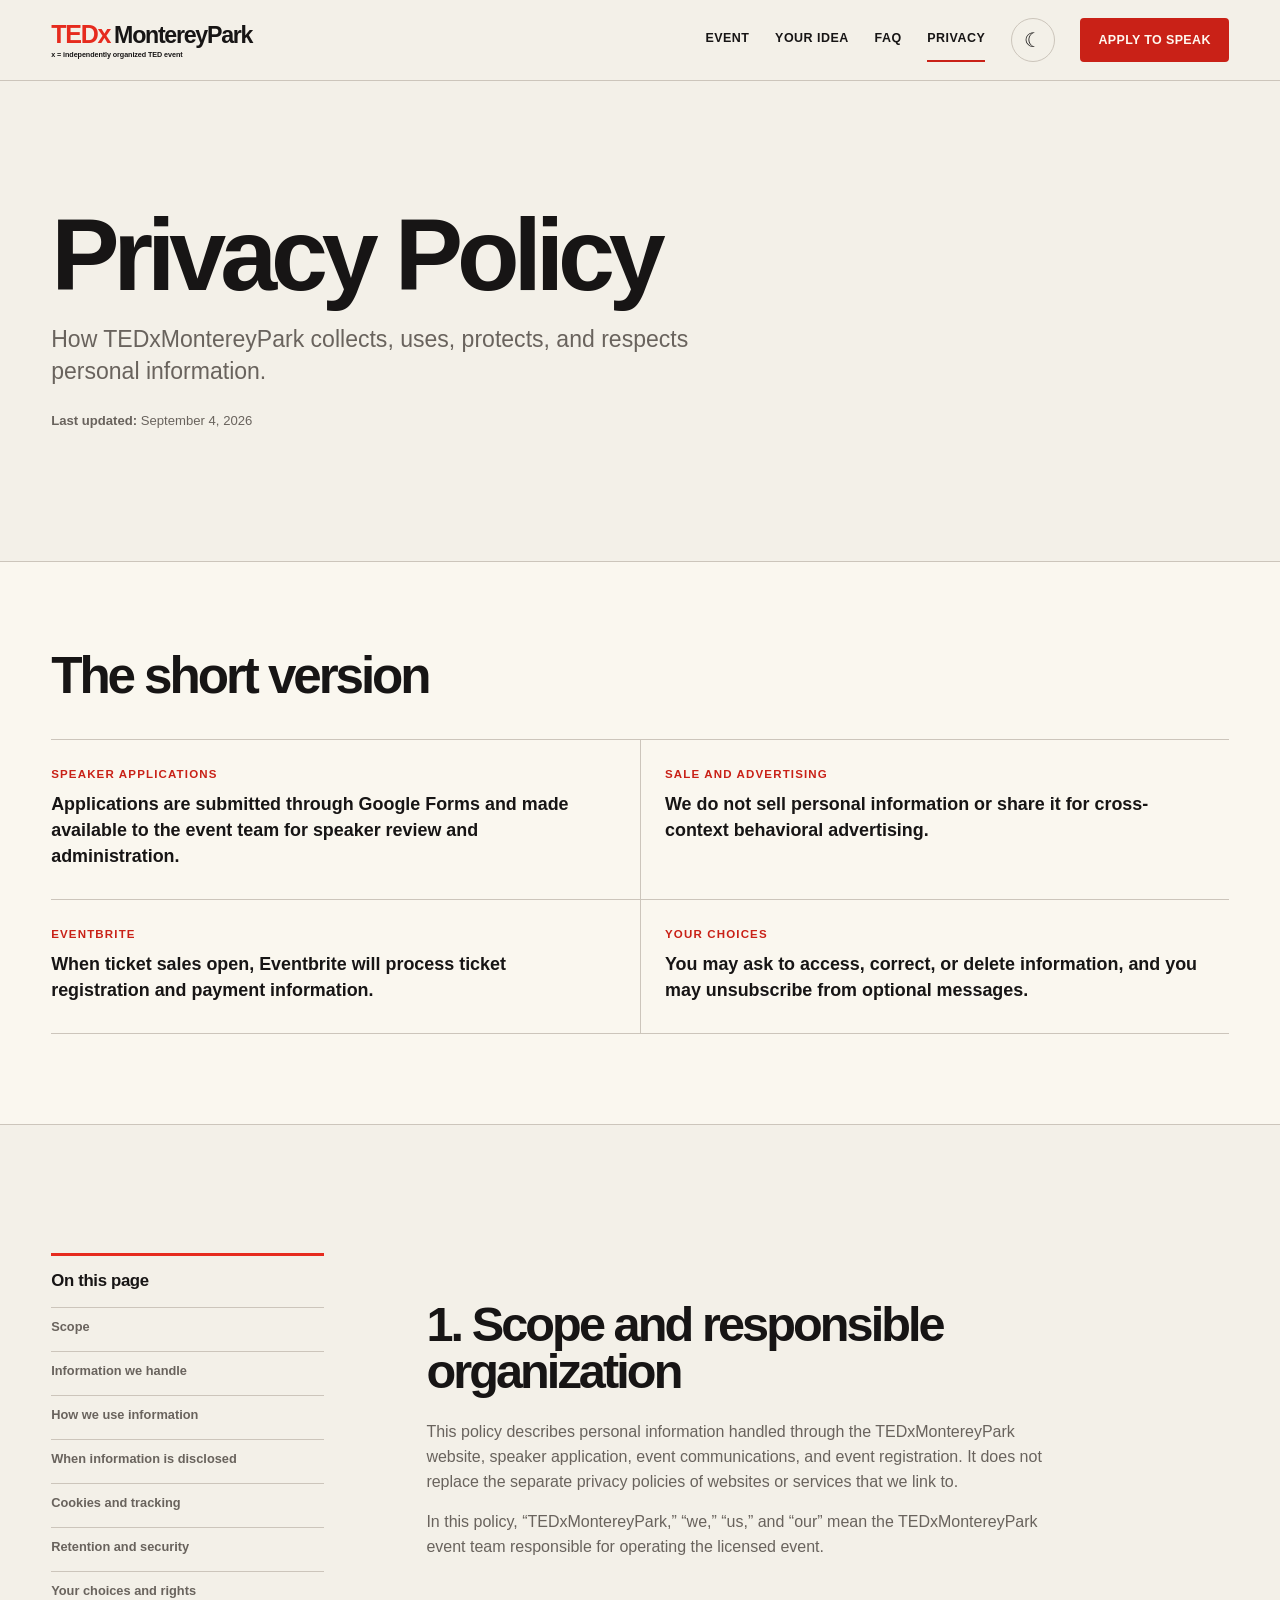
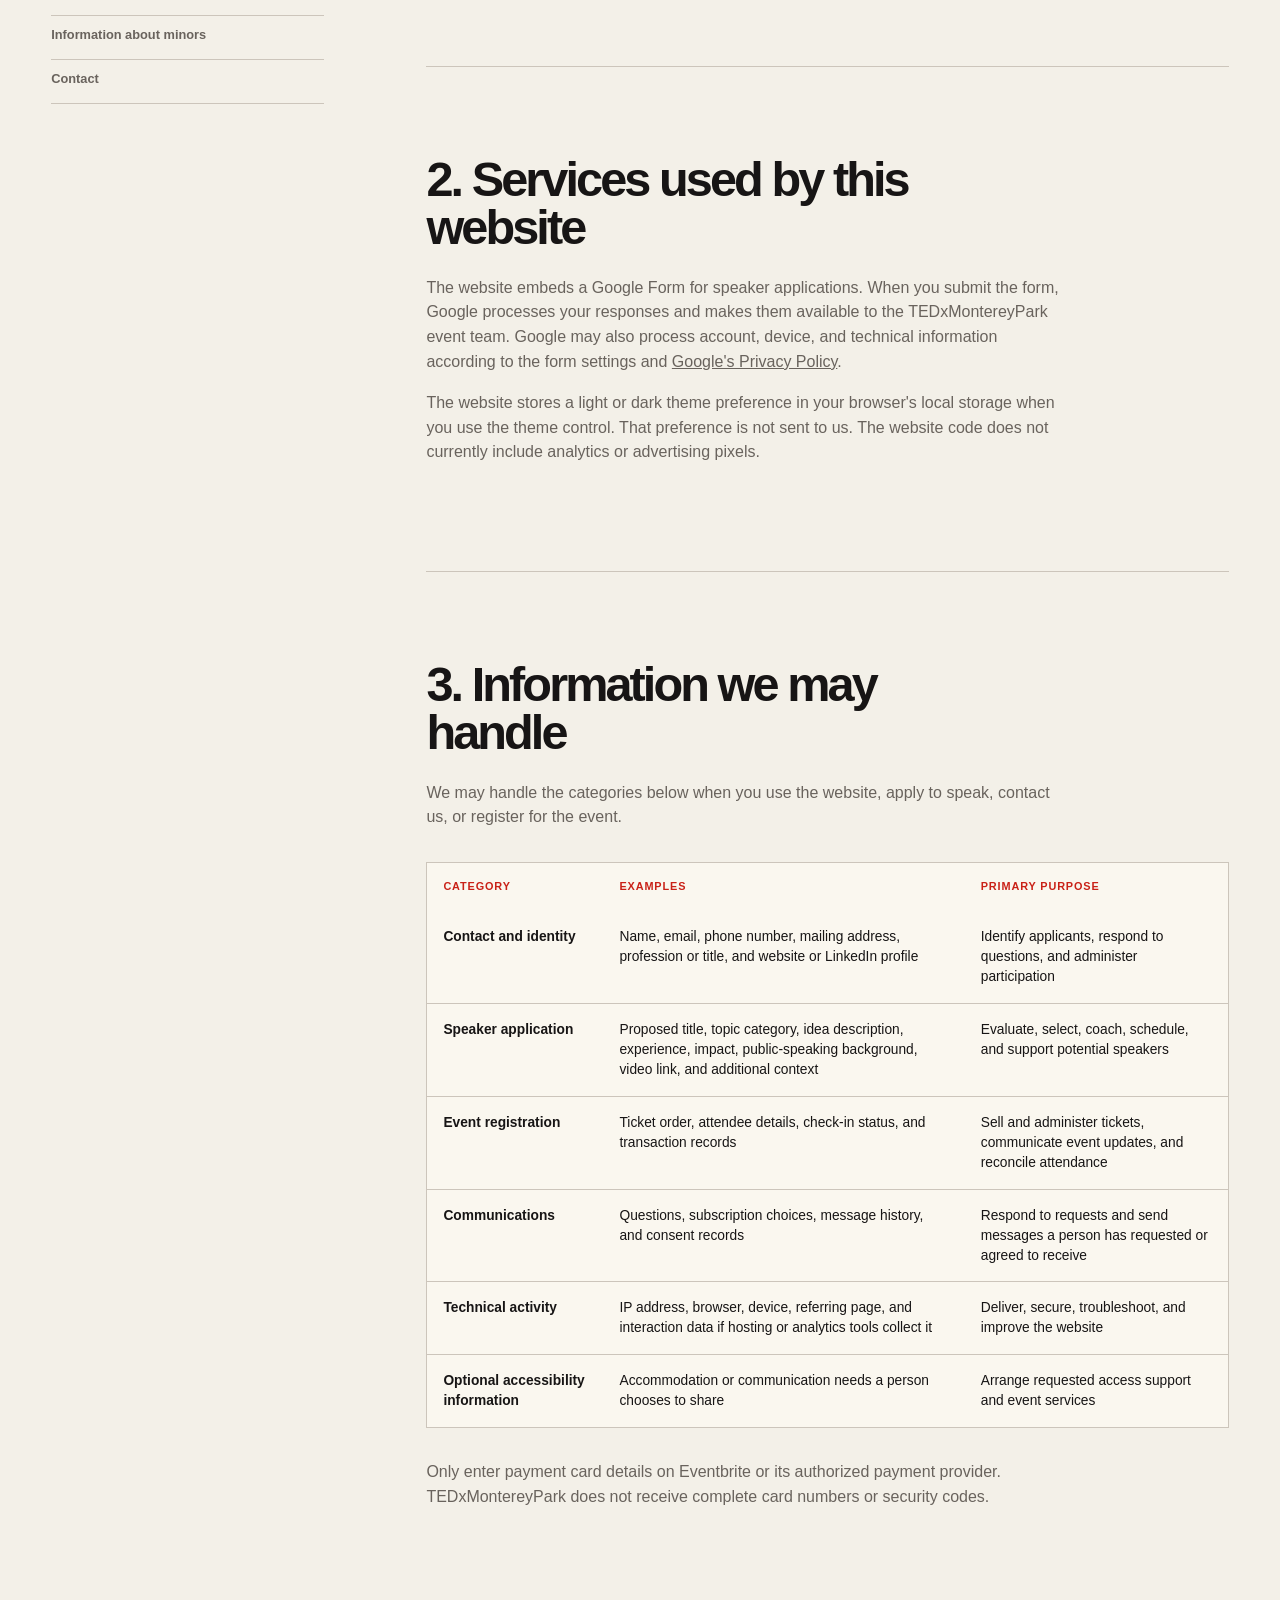
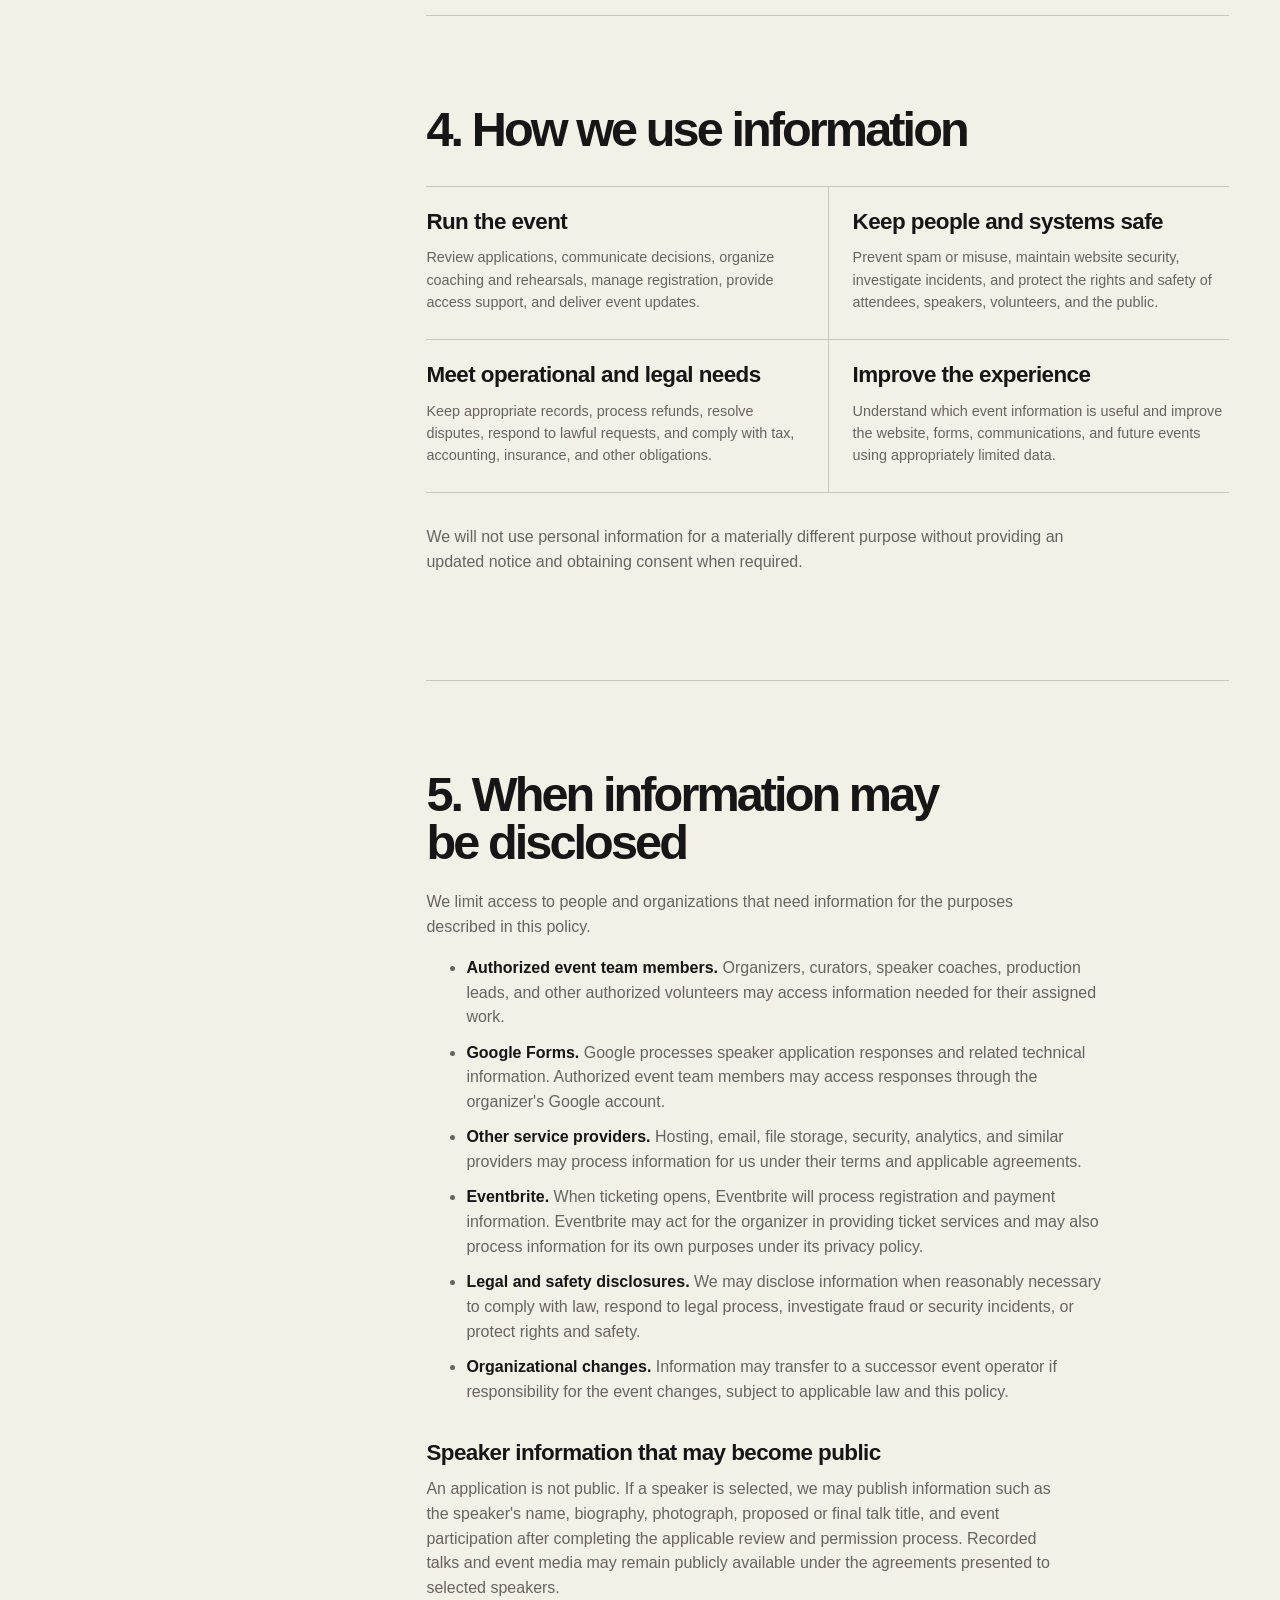
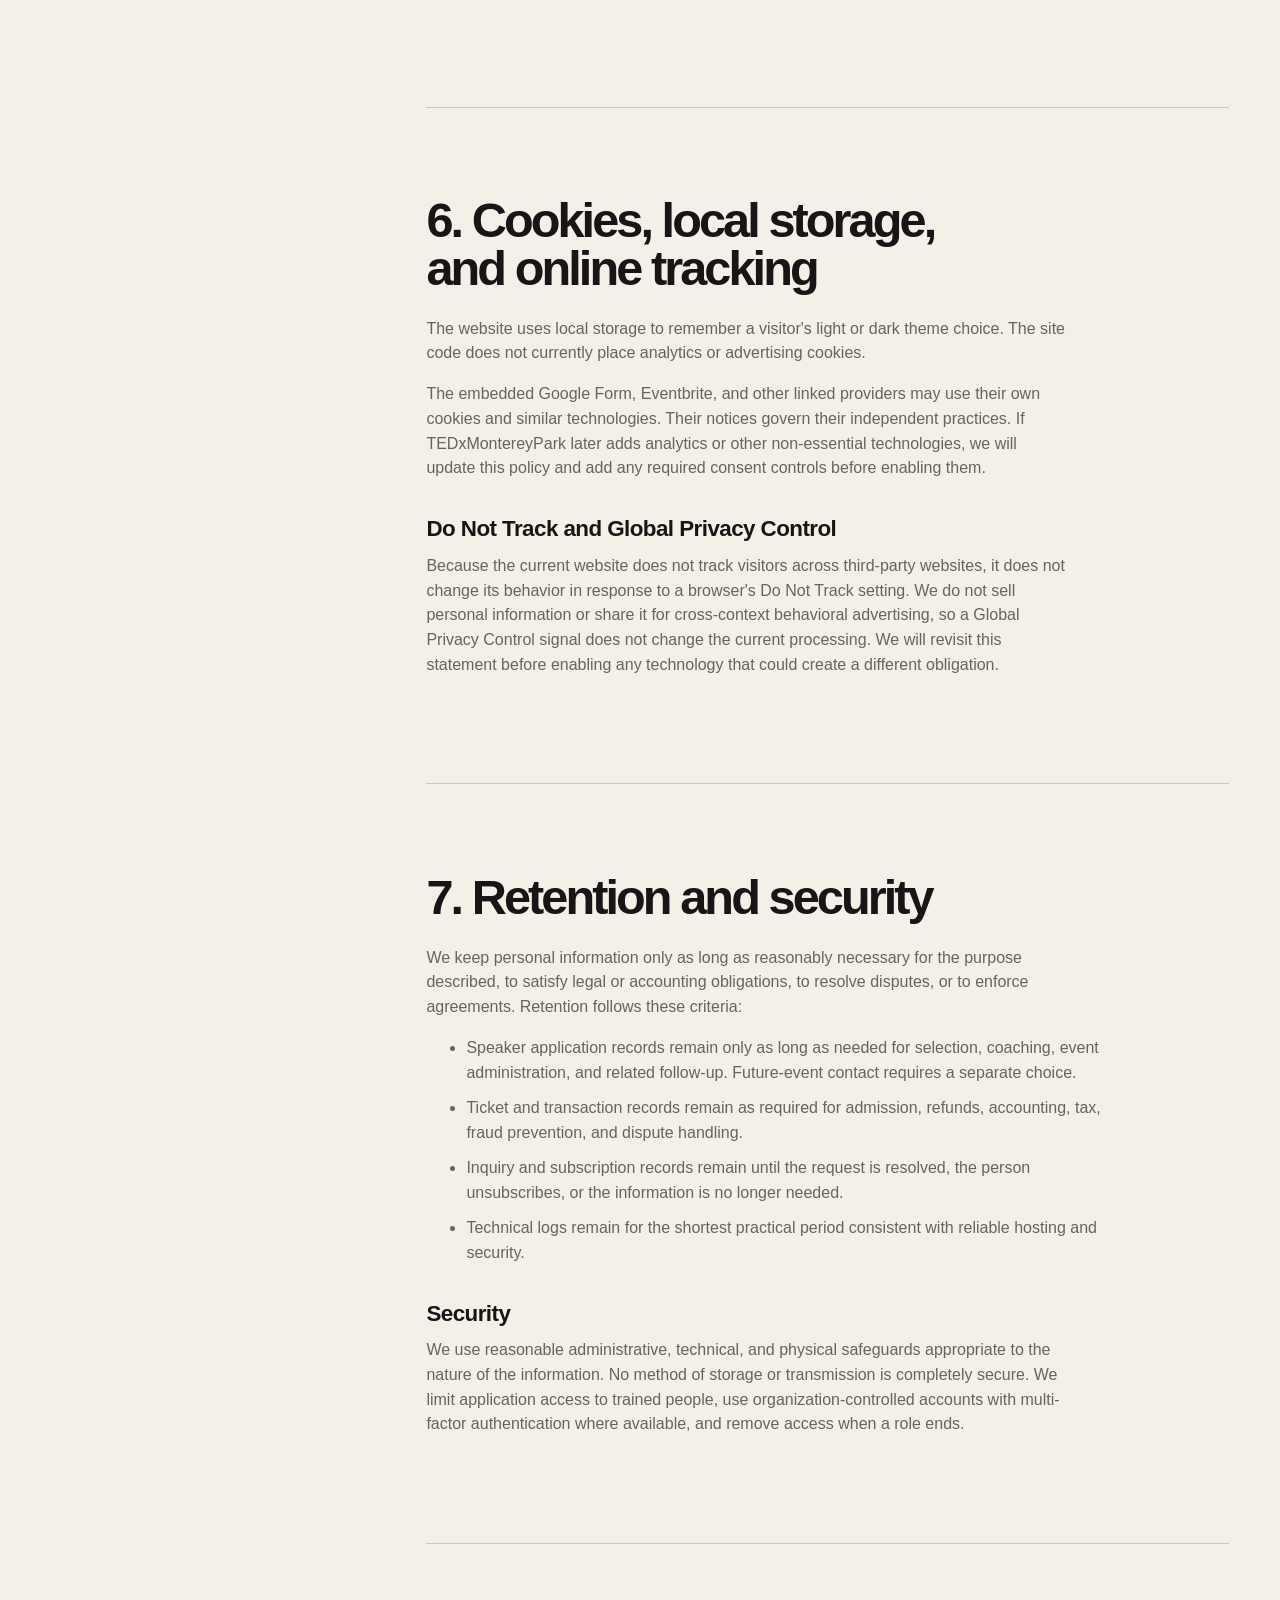
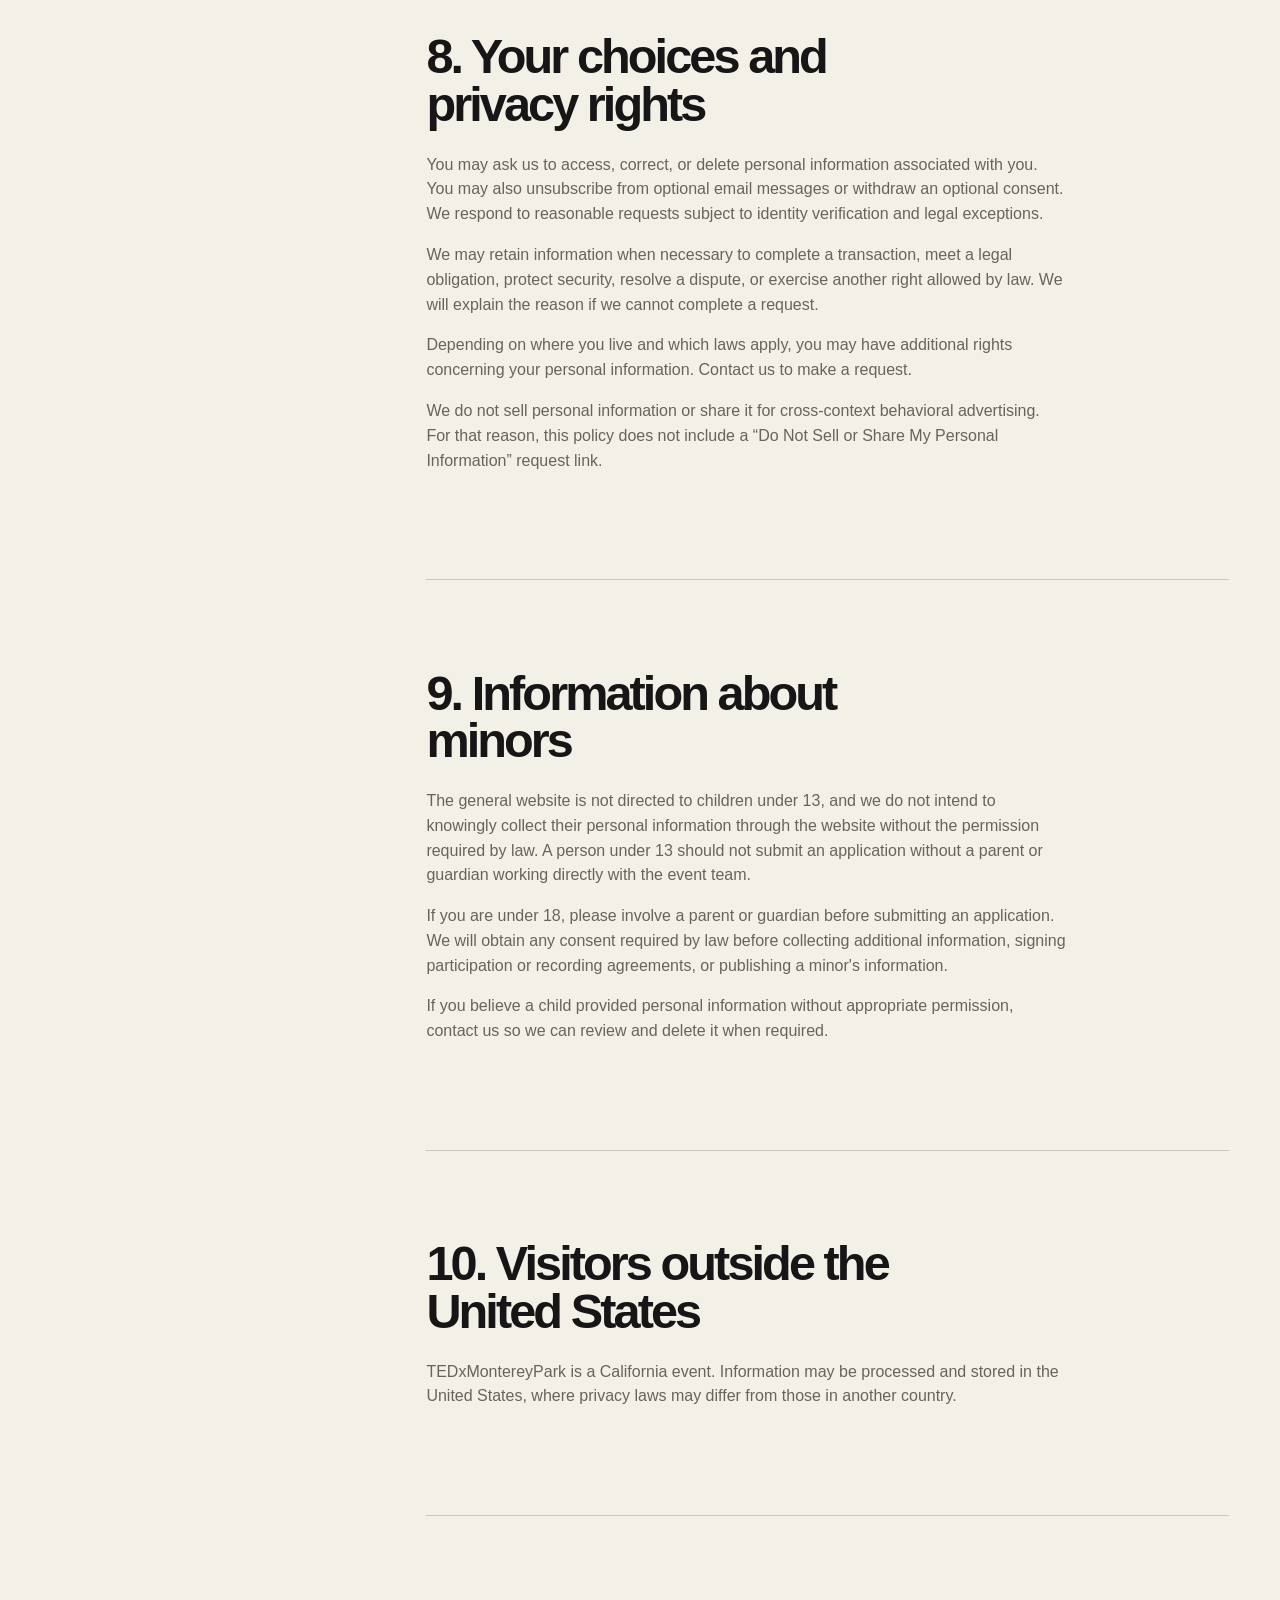
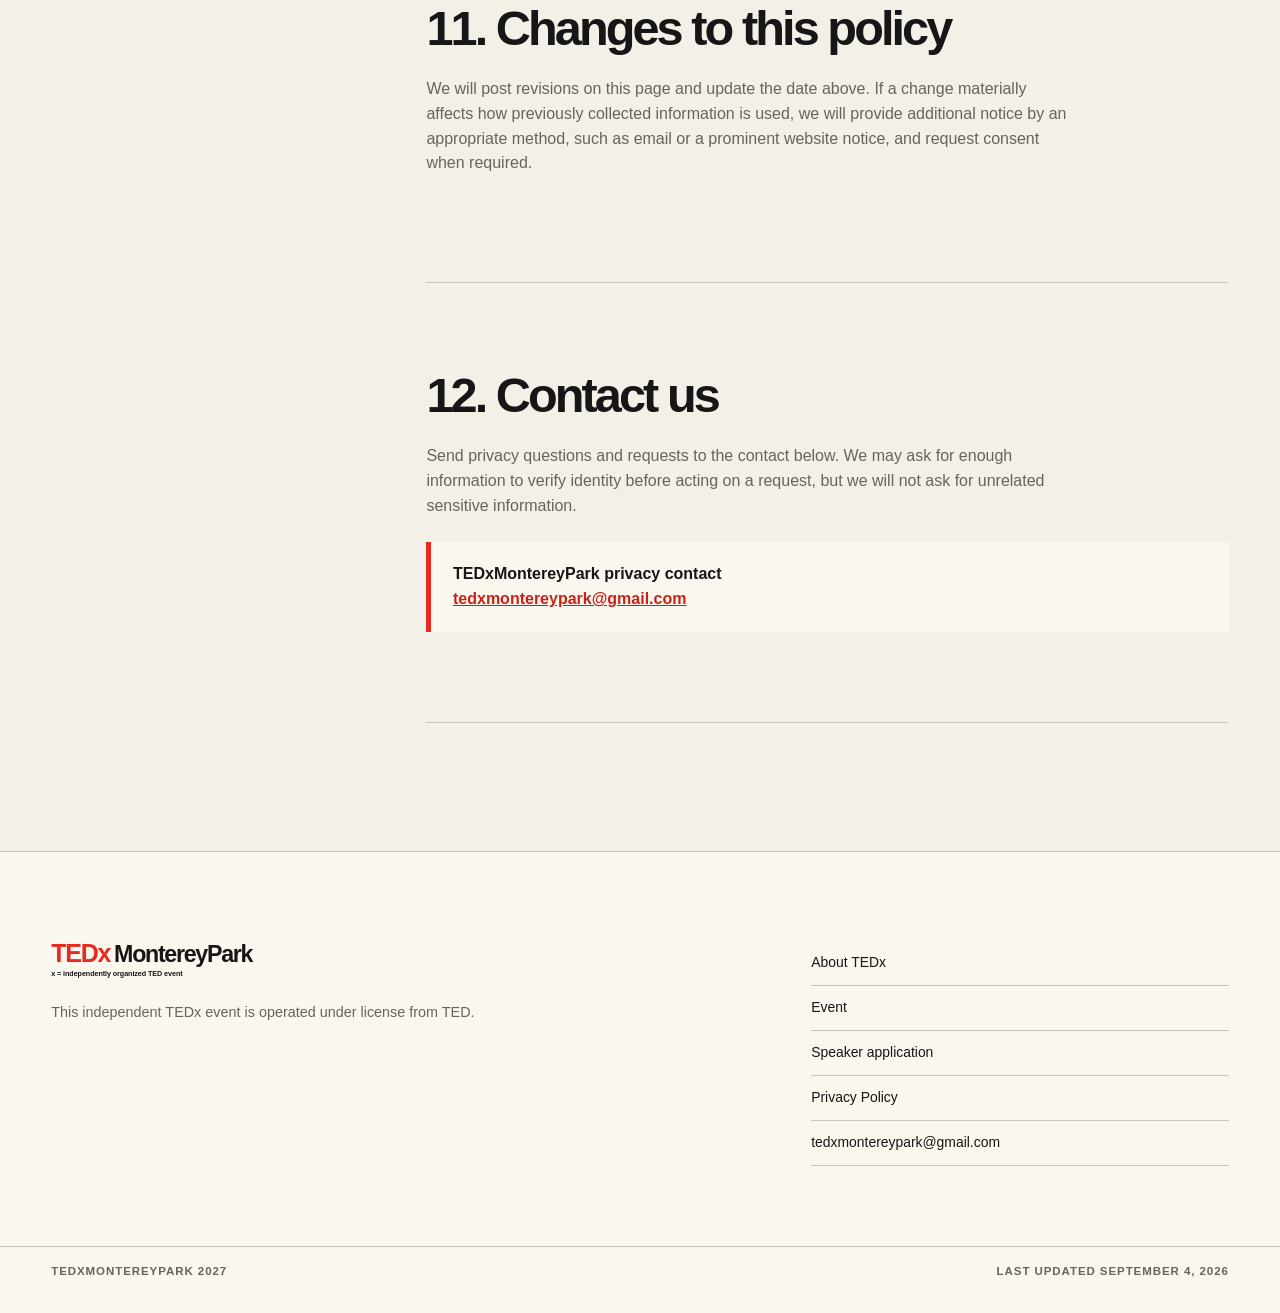
==== privacy.html @ 7778e4a7 "Add TEDxMontereyPark website" ====
<!doctype html>
<html lang="en">
  <head>
    <meta charset="utf-8">
    <meta name="viewport" content="width=device-width, initial-scale=1">
    <meta name="theme-color" content="#f3f0e8">
    <title>Privacy Policy | TEDxMontereyPark</title>
    <meta
      name="description"
      content="Privacy policy for the TEDxMontereyPark website, speaker application, event communications, and future ticketing."
    >
    <link rel="icon" href="TEDxMPK.png">
    <link rel="stylesheet" href="styles.css?v=8">
    <script>
      document.documentElement.classList.add('js');
    </script>
  </head>
  <body class="privacy-page">
    <a class="skip-link" href="#main-content">Skip to main content</a>

    <header class="site-header" data-header>
      <div class="shell header-inner">
        <a class="wordmark" href="index.html" aria-label="TEDxMontereyPark home">
          <span class="wordmark-main"><span>TEDx</span>MontereyPark</span>
          <span class="wordmark-note">x = independently organized TED event</span>
        </a>

        <button
          class="menu-button"
          type="button"
          aria-expanded="false"
          aria-controls="site-navigation"
          data-menu-button
        >Menu</button>

        <nav class="site-nav" id="site-navigation" aria-label="Primary navigation" data-navigation>
          <a href="index.html#event">Event</a>
          <a href="index.html#idea">Your idea</a>
          <a href="index.html#questions">FAQ</a>
          <a href="privacy.html" aria-current="page">Privacy</a>
          <button class="theme-button" type="button" data-theme-toggle aria-label="Switch to dark theme" title="Switch to dark theme">
            <span class="theme-icon" data-theme-icon aria-hidden="true">&#9790;</span>
          </button>
          <a class="button button-small" href="index.html#apply">Apply to Speak</a>
        </nav>
      </div>
    </header>

    <main id="main-content">
      <header class="privacy-hero" id="top">
        <div class="shell privacy-hero-inner">
          <h1>Privacy Policy</h1>
          <p class="privacy-lede">How TEDxMontereyPark collects, uses, protects, and respects personal information.</p>
          <p class="policy-date"><strong>Last updated:</strong> September 4, 2026</p>
        </div>
      </header>

      <section class="privacy-overview" aria-labelledby="overview-title">
        <div class="shell">
          <h2 id="overview-title">The short version</h2>
          <dl class="privacy-summary">
            <div>
              <dt>Speaker applications</dt>
              <dd>Applications are submitted through Google Forms and made available to the event team for speaker review and administration.</dd>
            </div>
            <div>
              <dt>Sale and advertising</dt>
              <dd>We do not sell personal information or share it for cross-context behavioral advertising.</dd>
            </div>
            <div>
              <dt>Eventbrite</dt>
              <dd>When ticket sales open, Eventbrite will process ticket registration and payment information.</dd>
            </div>
            <div>
              <dt>Your choices</dt>
              <dd>You may ask to access, correct, or delete information, and you may unsubscribe from optional messages.</dd>
            </div>
          </dl>
        </div>
      </section>

      <div class="shell policy-layout">
        <aside class="policy-toc" aria-labelledby="toc-title">
          <h2 id="toc-title">On this page</h2>
          <nav aria-label="Privacy policy sections">
            <a href="#scope">Scope</a>
            <a href="#information">Information we handle</a>
            <a href="#uses">How we use information</a>
            <a href="#disclosures">When information is disclosed</a>
            <a href="#tracking">Cookies and tracking</a>
            <a href="#retention">Retention and security</a>
            <a href="#rights">Your choices and rights</a>
            <a href="#minors">Information about minors</a>
            <a href="#contact">Contact</a>
          </nav>
        </aside>

        <article class="policy-content">
          <section id="scope" aria-labelledby="scope-title">
            <h2 id="scope-title">1. Scope and responsible organization</h2>
            <p>This policy describes personal information handled through the TEDxMontereyPark website, speaker application, event communications, and event registration. It does not replace the separate privacy policies of websites or services that we link to.</p>
            <p>In this policy, “TEDxMontereyPark,” “we,” “us,” and “our” mean the TEDxMontereyPark event team responsible for operating the licensed event.</p>
          </section>

          <section id="current-services" aria-labelledby="services-title">
            <h2 id="services-title">2. Services used by this website</h2>
            <p>The website embeds a Google Form for speaker applications. When you submit the form, Google processes your responses and makes them available to the TEDxMontereyPark event team. Google may also process account, device, and technical information according to the form settings and <a href="https://policies.google.com/privacy" target="_blank" rel="noreferrer">Google's Privacy Policy</a>.</p>
            <p>The website stores a light or dark theme preference in your browser's local storage when you use the theme control. That preference is not sent to us. The website code does not currently include analytics or advertising pixels.</p>
          </section>

          <section id="information" aria-labelledby="information-title">
            <h2 id="information-title">3. Information we may handle</h2>
            <p>We may handle the categories below when you use the website, apply to speak, contact us, or register for the event.</p>

            <div class="policy-table-wrap" tabindex="0" role="region" aria-label="Personal information categories and purposes">
              <table class="policy-table">
                <thead>
                  <tr>
                    <th scope="col">Category</th>
                    <th scope="col">Examples</th>
                    <th scope="col">Primary purpose</th>
                  </tr>
                </thead>
                <tbody>
                  <tr>
                    <th scope="row">Contact and identity</th>
                    <td>Name, email, phone number, mailing address, profession or title, and website or LinkedIn profile</td>
                    <td>Identify applicants, respond to questions, and administer participation</td>
                  </tr>
                  <tr>
                    <th scope="row">Speaker application</th>
                    <td>Proposed title, topic category, idea description, experience, impact, public-speaking background, video link, and additional context</td>
                    <td>Evaluate, select, coach, schedule, and support potential speakers</td>
                  </tr>
                  <tr>
                    <th scope="row">Event registration</th>
                    <td>Ticket order, attendee details, check-in status, and transaction records</td>
                    <td>Sell and administer tickets, communicate event updates, and reconcile attendance</td>
                  </tr>
                  <tr>
                    <th scope="row">Communications</th>
                    <td>Questions, subscription choices, message history, and consent records</td>
                    <td>Respond to requests and send messages a person has requested or agreed to receive</td>
                  </tr>
                  <tr>
                    <th scope="row">Technical activity</th>
                    <td>IP address, browser, device, referring page, and interaction data if hosting or analytics tools collect it</td>
                    <td>Deliver, secure, troubleshoot, and improve the website</td>
                  </tr>
                  <tr>
                    <th scope="row">Optional accessibility information</th>
                    <td>Accommodation or communication needs a person chooses to share</td>
                    <td>Arrange requested access support and event services</td>
                  </tr>
                </tbody>
              </table>
            </div>

            <p>Only enter payment card details on Eventbrite or its authorized payment provider. TEDxMontereyPark does not receive complete card numbers or security codes.</p>
          </section>

          <section id="uses" aria-labelledby="uses-title">
            <h2 id="uses-title">4. How we use information</h2>
            <div class="policy-columns">
              <div>
                <h3>Run the event</h3>
                <p>Review applications, communicate decisions, organize coaching and rehearsals, manage registration, provide access support, and deliver event updates.</p>
              </div>
              <div>
                <h3>Keep people and systems safe</h3>
                <p>Prevent spam or misuse, maintain website security, investigate incidents, and protect the rights and safety of attendees, speakers, volunteers, and the public.</p>
              </div>
              <div>
                <h3>Meet operational and legal needs</h3>
                <p>Keep appropriate records, process refunds, resolve disputes, respond to lawful requests, and comply with tax, accounting, insurance, and other obligations.</p>
              </div>
              <div>
                <h3>Improve the experience</h3>
                <p>Understand which event information is useful and improve the website, forms, communications, and future events using appropriately limited data.</p>
              </div>
            </div>
            <p>We will not use personal information for a materially different purpose without providing an updated notice and obtaining consent when required.</p>
          </section>

          <section id="disclosures" aria-labelledby="disclosures-title">
            <h2 id="disclosures-title">5. When information may be disclosed</h2>
            <p>We limit access to people and organizations that need information for the purposes described in this policy.</p>
            <ul>
              <li><strong>Authorized event team members.</strong> Organizers, curators, speaker coaches, production leads, and other authorized volunteers may access information needed for their assigned work.</li>
              <li><strong>Google Forms.</strong> Google processes speaker application responses and related technical information. Authorized event team members may access responses through the organizer's Google account.</li>
              <li><strong>Other service providers.</strong> Hosting, email, file storage, security, analytics, and similar providers may process information for us under their terms and applicable agreements.</li>
              <li><strong>Eventbrite.</strong> When ticketing opens, Eventbrite will process registration and payment information. Eventbrite may act for the organizer in providing ticket services and may also process information for its own purposes under its privacy policy.</li>
              <li><strong>Legal and safety disclosures.</strong> We may disclose information when reasonably necessary to comply with law, respond to legal process, investigate fraud or security incidents, or protect rights and safety.</li>
              <li><strong>Organizational changes.</strong> Information may transfer to a successor event operator if responsibility for the event changes, subject to applicable law and this policy.</li>
            </ul>
            <h3>Speaker information that may become public</h3>
            <p>An application is not public. If a speaker is selected, we may publish information such as the speaker's name, biography, photograph, proposed or final talk title, and event participation after completing the applicable review and permission process. Recorded talks and event media may remain publicly available under the agreements presented to selected speakers.</p>
          </section>

          <section id="tracking" aria-labelledby="tracking-title">
            <h2 id="tracking-title">6. Cookies, local storage, and online tracking</h2>
            <p>The website uses local storage to remember a visitor's light or dark theme choice. The site code does not currently place analytics or advertising cookies.</p>
            <p>The embedded Google Form, Eventbrite, and other linked providers may use their own cookies and similar technologies. Their notices govern their independent practices. If TEDxMontereyPark later adds analytics or other non-essential technologies, we will update this policy and add any required consent controls before enabling them.</p>

            <h3>Do Not Track and Global Privacy Control</h3>
            <p>Because the current website does not track visitors across third-party websites, it does not change its behavior in response to a browser's Do Not Track setting. We do not sell personal information or share it for cross-context behavioral advertising, so a Global Privacy Control signal does not change the current processing. We will revisit this statement before enabling any technology that could create a different obligation.</p>
          </section>

          <section id="retention" aria-labelledby="retention-title">
            <h2 id="retention-title">7. Retention and security</h2>
            <p>We keep personal information only as long as reasonably necessary for the purpose described, to satisfy legal or accounting obligations, to resolve disputes, or to enforce agreements. Retention follows these criteria:</p>
            <ul>
              <li>Speaker application records remain only as long as needed for selection, coaching, event administration, and related follow-up. Future-event contact requires a separate choice.</li>
              <li>Ticket and transaction records remain as required for admission, refunds, accounting, tax, fraud prevention, and dispute handling.</li>
              <li>Inquiry and subscription records remain until the request is resolved, the person unsubscribes, or the information is no longer needed.</li>
              <li>Technical logs remain for the shortest practical period consistent with reliable hosting and security.</li>
            </ul>
            <h3>Security</h3>
            <p>We use reasonable administrative, technical, and physical safeguards appropriate to the nature of the information. No method of storage or transmission is completely secure. We limit application access to trained people, use organization-controlled accounts with multi-factor authentication where available, and remove access when a role ends.</p>
          </section>

          <section id="rights" aria-labelledby="rights-title">
            <h2 id="rights-title">8. Your choices and privacy rights</h2>
            <p>You may ask us to access, correct, or delete personal information associated with you. You may also unsubscribe from optional email messages or withdraw an optional consent. We respond to reasonable requests subject to identity verification and legal exceptions.</p>
            <p>We may retain information when necessary to complete a transaction, meet a legal obligation, protect security, resolve a dispute, or exercise another right allowed by law. We will explain the reason if we cannot complete a request.</p>
            <p>Depending on where you live and which laws apply, you may have additional rights concerning your personal information. Contact us to make a request.</p>
            <p>We do not sell personal information or share it for cross-context behavioral advertising. For that reason, this policy does not include a “Do Not Sell or Share My Personal Information” request link.</p>
          </section>

          <section id="minors" aria-labelledby="minors-title">
            <h2 id="minors-title">9. Information about minors</h2>
            <p>The general website is not directed to children under 13, and we do not intend to knowingly collect their personal information through the website without the permission required by law. A person under 13 should not submit an application without a parent or guardian working directly with the event team.</p>
            <p>If you are under 18, please involve a parent or guardian before submitting an application. We will obtain any consent required by law before collecting additional information, signing participation or recording agreements, or publishing a minor's information.</p>
            <p>If you believe a child provided personal information without appropriate permission, contact us so we can review and delete it when required.</p>
          </section>

          <section id="international" aria-labelledby="international-title">
            <h2 id="international-title">10. Visitors outside the United States</h2>
            <p>TEDxMontereyPark is a California event. Information may be processed and stored in the United States, where privacy laws may differ from those in another country.</p>
          </section>

          <section id="changes" aria-labelledby="changes-title">
            <h2 id="changes-title">11. Changes to this policy</h2>
            <p>We will post revisions on this page and update the date above. If a change materially affects how previously collected information is used, we will provide additional notice by an appropriate method, such as email or a prominent website notice, and request consent when required.</p>
          </section>

          <section id="contact" aria-labelledby="contact-title">
            <h2 id="contact-title">12. Contact us</h2>
            <p>Send privacy questions and requests to the contact below. We may ask for enough information to verify identity before acting on a request, but we will not ask for unrelated sensitive information.</p>
            <address class="privacy-contact">
              <strong>TEDxMontereyPark privacy contact</strong><br>
              <a href="mailto:tedxmontereypark@gmail.com">tedxmontereypark@gmail.com</a>
            </address>
          </section>
        </article>
      </div>
    </main>

    <footer class="site-footer">
      <div class="shell footer-grid">
        <div>
          <a class="wordmark wordmark-footer" href="index.html" aria-label="TEDxMontereyPark home">
            <span class="wordmark-main"><span>TEDx</span>MontereyPark</span>
            <span class="wordmark-note">x = independently organized TED event</span>
          </a>
          <p class="license-line">This independent TEDx event is operated under license from TED.</p>
        </div>
        <div class="footer-links" aria-label="Footer links">
          <a href="https://www.ted.com/about/programs-initiatives/tedx-program" target="_blank" rel="noreferrer">About TEDx</a>
          <a href="index.html#event">Event</a>
          <a href="index.html#apply">Speaker application</a>
          <a href="privacy.html" aria-current="page">Privacy Policy</a>
          <a href="mailto:tedxmontereypark@gmail.com">tedxmontereypark@gmail.com</a>
        </div>
      </div>
      <div class="shell footer-bottom">
        <p>TEDxMontereyPark 2027</p>
        <p>Last updated September 4, 2026</p>
      </div>
    </footer>

    <script src="script.js"></script>
  </body>
</html>
---- styles.css ----
:root {
  color-scheme: light;
  --red: #e62b1e;
  --red-text: #c92117;
  --red-action: #c92117;
  --red-action-hover: #ad1b13;
  --paper: #f3f0e8;
  --paper-raised: #faf7ef;
  --ink: #171515;
  --muted: #69635d;
  --line: #ccc5bb;
  --focus: #2256d8;
  --shadow: rgba(23, 21, 21, 0.12);
  --shell: 88rem;
  --gutter: clamp(1.1rem, 4vw, 3.5rem);
  --section-space: clamp(4.75rem, 10vw, 9rem);
  --radius: 4px;
}

:root[data-theme="dark"] {
  color-scheme: dark;
  --red: #e62b1e;
  --red-text: #ff675f;
  --red-action: #c92117;
  --red-action-hover: #ad1b13;
  --paper: #171515;
  --paper-raised: #211e1d;
  --ink: #f1ede5;
  --muted: #b8b0a8;
  --line: #4a4440;
  --focus: #87a9ff;
  --shadow: rgba(0, 0, 0, 0.28);
}

* {
  box-sizing: border-box;
}

html {
  scroll-behavior: smooth;
  scroll-padding-top: 6rem;
}

body {
  margin: 0;
  background: var(--paper);
  color: var(--ink);
  font-family: Arial, Helvetica, sans-serif;
  font-size: 1rem;
  line-height: 1.55;
  text-rendering: optimizeLegibility;
}

body,
input,
textarea,
select,
button {
  transition: background-color 180ms ease, border-color 180ms ease, color 180ms ease;
}

img {
  display: block;
  max-width: 100%;
}

a {
  color: inherit;
}

button,
input,
textarea,
select {
  font: inherit;
}

button,
a {
  -webkit-tap-highlight-color: transparent;
}

:focus-visible {
  outline: 3px solid var(--focus);
  outline-offset: 3px;
}

::selection {
  background: var(--red-action);
  color: #fff8ef;
}

.shell {
  width: min(100%, var(--shell));
  margin-inline: auto;
  padding-inline: var(--gutter);
}

.skip-link {
  position: fixed;
  z-index: 1000;
  top: 0.75rem;
  left: 0.75rem;
  padding: 0.8rem 1rem;
  background: var(--ink);
  color: var(--paper);
  font-weight: 700;
  transform: translateY(-180%);
}

.skip-link:focus {
  transform: translateY(0);
}

.status-bar {
  display: flex;
  align-items: center;
  justify-content: center;
  gap: 0.75rem;
  min-height: 2.6rem;
  padding: 0.55rem var(--gutter);
  background: var(--red-action);
  color: #fff8ef;
  font-size: 0.82rem;
  font-weight: 700;
  line-height: 1.25;
  text-align: center;
}

.site-header {
  position: sticky;
  z-index: 100;
  top: 0;
  border-bottom: 1px solid var(--line);
  background: var(--paper);
}

.header-inner {
  display: flex;
  min-height: 5rem;
  align-items: center;
  justify-content: space-between;
  gap: 2rem;
}

.wordmark {
  display: inline-flex;
  flex-direction: column;
  min-width: max-content;
  color: var(--ink);
  line-height: 1;
  text-decoration: none;
}

.wordmark-main {
  font-size: 1.45rem;
  font-weight: 700;
  letter-spacing: -0.055em;
}

.wordmark-main span {
  margin-right: 0.16em;
  color: var(--red);
  font-size: 1.08em;
  font-weight: 900;
}

.wordmark-note {
  margin-top: 0.22rem;
  font-size: 0.45rem;
  font-weight: 700;
  letter-spacing: -0.01em;
}

.site-nav {
  display: flex;
  align-items: center;
  justify-content: flex-end;
  gap: clamp(1rem, 2vw, 2rem);
}

.site-nav > a:not(.button),
.menu-button {
  min-height: 44px;
  border: 0;
  background: transparent;
  color: var(--ink);
  font-size: 0.78rem;
  font-weight: 700;
  letter-spacing: 0.04em;
  text-decoration: none;
  text-transform: uppercase;
}

.site-nav > a:not(.button) {
  display: inline-flex;
  align-items: center;
  border-bottom: 2px solid transparent;
}

.site-nav > a:not(.button):hover {
  border-bottom-color: var(--red);
}

.theme-button {
  display: inline-grid;
  width: 44px;
  min-width: 44px;
  min-height: 44px;
  place-items: center;
  border: 1px solid var(--line);
  border-radius: 50%;
  background: transparent;
  color: var(--ink);
  cursor: pointer;
}

.theme-button:hover {
  border-color: var(--red);
  color: var(--red-text);
}

.theme-icon {
  display: block;
  font-family: Arial, sans-serif;
  font-size: 1.25rem;
  line-height: 1;
}

.menu-button {
  display: none;
  padding: 0.5rem;
  cursor: pointer;
}

.button {
  display: inline-flex;
  min-height: 48px;
  align-items: center;
  justify-content: center;
  border: 2px solid var(--red-action);
  border-radius: var(--radius);
  padding: 0.82rem 1.25rem;
  background: var(--red-action);
  color: #fff8ef;
  font-weight: 800;
  line-height: 1;
  text-align: center;
  text-decoration: none;
  cursor: pointer;
}

.button:hover {
  border-color: var(--red-action-hover);
  background: var(--red-action-hover);
  transform: translateY(-2px);
}

.button:active {
  transform: translateY(0);
}

.button:disabled {
  border-color: var(--line);
  background: var(--line);
  color: var(--muted);
  cursor: not-allowed;
  transform: none;
}

.button-small {
  min-height: 44px;
  padding: 0.7rem 1rem;
  font-size: 0.78rem;
  letter-spacing: 0.03em;
  text-transform: uppercase;
}

.text-link {
  display: inline-flex;
  min-height: 44px;
  align-items: center;
  gap: 0.55rem;
  border-bottom: 1px solid currentColor;
  font-weight: 800;
  text-decoration: none;
}

.text-link span {
  color: var(--red-text);
  font-size: 1.2em;
  transition: transform 160ms ease;
}

.text-link:hover span {
  transform: translate(0.15rem, 0.12rem);
}

.eyebrow {
  margin: 0 0 1.2rem;
  color: var(--red-text);
  font-size: 0.72rem;
  font-weight: 900;
  letter-spacing: 0.13em;
  line-height: 1.2;
  text-transform: uppercase;
}

h1,
h2,
h3,
p {
  margin-top: 0;
}

h1,
h2 {
  letter-spacing: -0.06em;
}

h1 {
  max-width: 9ch;
  margin-bottom: 1.5rem;
  font-size: clamp(4.2rem, 5.7vw, 5.25rem);
  font-weight: 900;
  line-height: 0.82;
}

h2 {
  max-width: 15ch;
  margin-bottom: 1.5rem;
  font-size: clamp(2.5rem, 4.6vw, 5.2rem);
  font-weight: 900;
  line-height: 0.93;
}

.hero {
  border-bottom: 1px solid var(--line);
}

.hero-grid {
  display: grid;
  min-height: calc(100svh - 7.6rem);
  grid-template-columns: minmax(24rem, 0.9fr) minmax(32rem, 1.1fr);
  align-items: stretch;
}

.hero-copy {
  z-index: 1;
  display: flex;
  min-width: 0;
  flex-direction: column;
  align-items: flex-start;
  justify-content: center;
  padding: clamp(3.75rem, 7vw, 6rem) clamp(2rem, 5vw, 5rem) clamp(3.75rem, 7vw, 6rem) 0;
}

.hero-lede {
  max-width: 34rem;
  margin-bottom: 2rem;
  color: var(--muted);
  font-size: clamp(1.08rem, 1.5vw, 1.35rem);
  line-height: 1.45;
}

.button-row {
  display: flex;
  flex-wrap: wrap;
  align-items: center;
  gap: 0.8rem 1.4rem;
}

.hero-media {
  position: relative;
  display: grid;
  min-width: 0;
  min-height: 38rem;
  overflow: hidden;
  border-left: 1px solid var(--line);
}

.hero-media img {
  width: 100%;
  height: 100%;
  object-fit: cover;
  object-position: 61% center;
}

.event-facts {
  position: absolute;
  right: 0;
  bottom: 0;
  left: 0;
  display: grid;
  grid-template-columns: 1fr 0.85fr 1.35fr;
  margin: 0;
  border-top: 1px solid var(--line);
  background: var(--paper-raised);
  box-shadow: 0 -0.75rem 2rem var(--shadow);
}

.event-facts div {
  min-width: 0;
  padding: 1.1rem clamp(0.8rem, 1.7vw, 1.45rem) 1.25rem;
}

.event-facts div + div {
  border-left: 1px solid var(--line);
}

.event-facts dt {
  margin-bottom: 0.35rem;
  color: var(--red-text);
  font-size: 0.65rem;
  font-weight: 900;
  letter-spacing: 0.12em;
  text-transform: uppercase;
}

.event-facts dd {
  margin: 0;
  font-size: clamp(0.75rem, 1.05vw, 0.92rem);
  font-weight: 800;
  line-height: 1.3;
}

.theme-section,
.idea-section,
.deadline-section,
.application-section,
.faq-section,
.ticket-note {
  padding-block: var(--section-space);
  border-bottom: 1px solid var(--line);
}

.split-layout {
  display: grid;
  grid-template-columns: minmax(0, 0.95fr) minmax(22rem, 0.7fr);
  gap: clamp(3rem, 10vw, 10rem);
}

.section-heading p:not(.eyebrow) {
  max-width: 35rem;
  color: var(--muted);
  font-size: 1.08rem;
}

.prose-column {
  align-self: end;
}

.prose-column > p {
  max-width: 38rem;
  color: var(--muted);
  font-size: 1.05rem;
}

.prose-column .lede {
  color: var(--ink);
  font-size: clamp(1.35rem, 2.15vw, 2rem);
  font-weight: 700;
  letter-spacing: -0.025em;
  line-height: 1.25;
}

blockquote {
  margin: 2.5rem 0 0;
  padding: 1.5rem 0 0 1.5rem;
  border-top: 1px solid var(--line);
  border-left: 0.35rem solid var(--red);
}

blockquote p {
  margin: 0;
  color: var(--ink);
  font-size: clamp(1.15rem, 1.6vw, 1.45rem);
  font-weight: 800;
  line-height: 1.35;
}

.audience-list {
  display: grid;
  grid-template-columns: repeat(6, 1fr);
  margin-top: clamp(4rem, 8vw, 7rem);
  border-top: 1px solid var(--line);
  border-bottom: 1px solid var(--line);
}

.audience-list span {
  display: flex;
  min-height: 6rem;
  align-items: center;
  justify-content: center;
  padding: 1rem 0.75rem;
  font-size: clamp(0.75rem, 1vw, 0.92rem);
  font-weight: 800;
  line-height: 1.25;
  text-align: center;
}

.audience-list span + span {
  border-left: 1px solid var(--line);
}

.idea-section {
  background: var(--paper-raised);
}

.idea-grid {
  display: grid;
  grid-template-columns: minmax(0, 0.78fr) minmax(28rem, 1.22fr);
  gap: clamp(3rem, 9vw, 9rem);
}

.idea-intro {
  position: sticky;
  top: 8rem;
  align-self: start;
}

.idea-intro p:not(.eyebrow) {
  max-width: 32rem;
  color: var(--muted);
  font-size: 1.08rem;
}

.criteria-list {
  margin: 0;
  padding: 0;
  list-style: none;
  counter-reset: criteria;
}

.criteria-list li {
  display: grid;
  grid-template-columns: 3.25rem minmax(13.5rem, 0.9fr) minmax(17rem, 1.1fr);
  gap: 1rem 1.5rem;
  align-items: center;
  padding: 2rem 0;
  border-top: 1px solid var(--line);
  counter-increment: criteria;
}

.criteria-list li::before {
  color: var(--red-text);
  content: "0" counter(criteria) ".";
  font-size: clamp(1.2rem, 1.8vw, 1.5rem);
  font-weight: 900;
  letter-spacing: 0.04em;
}

.criteria-list li:last-child {
  border-bottom: 1px solid var(--line);
}

.criteria-list span {
  font-size: clamp(1.75rem, 2.55vw, 2.5rem);
  font-weight: 900;
  letter-spacing: -0.045em;
  line-height: 1;
  white-space: nowrap;
}

.criteria-list p {
  margin: 0;
  color: var(--muted);
  font-size: 1.02rem;
}

.deadline-section {
  background: #171515;
  color: #f1ede5;
}

.deadline-section .section-heading p:not(.eyebrow) {
  color: #f1ede5;
  opacity: 0.72;
}

.deadline-grid {
  display: grid;
  grid-template-columns: minmax(0, 0.7fr) minmax(28rem, 1.3fr);
  gap: clamp(3rem, 8vw, 8rem);
  align-items: start;
}

.deadline-list {
  border-top: 1px solid rgba(241, 237, 229, 0.34);
}

.deadline {
  display: grid;
  grid-template-columns: 1fr auto;
  gap: 2rem;
  align-items: center;
  padding: 2rem;
  border-bottom: 1px solid rgba(241, 237, 229, 0.34);
}

.deadline p {
  margin-bottom: 0.35rem;
  color: #f1ede5;
  font-size: 0.72rem;
  font-weight: 900;
  letter-spacing: 0.11em;
  opacity: 0.68;
  text-transform: uppercase;
}

.deadline strong {
  font-size: clamp(1.35rem, 2.6vw, 2.6rem);
  letter-spacing: -0.04em;
  line-height: 1.1;
}

.deadline > span {
  max-width: 7rem;
  color: #f1ede5;
  font-size: 0.72rem;
  font-weight: 800;
  line-height: 1.3;
  opacity: 0.72;
  text-align: right;
  text-transform: uppercase;
}

.deadline-priority {
  border-bottom-color: var(--red-action);
  background: var(--red-action);
}

.deadline-priority p,
.deadline-priority > span {
  color: #fff8ef;
  opacity: 1;
}

.application-section {
  background: var(--paper-raised);
}

.application-layout {
  display: grid;
  grid-template-columns: minmax(18rem, 0.68fr) minmax(32rem, 1.32fr);
  gap: clamp(3rem, 7vw, 7rem);
  align-items: start;
}

.application-intro {
  position: sticky;
  top: 8rem;
}

.application-intro > p:not(.eyebrow),
.application-intro li {
  color: var(--muted);
}

.plain-list {
  margin: 2rem 0;
  padding: 0;
  list-style: none;
}

.plain-list li {
  position: relative;
  padding: 0.75rem 0 0.75rem 1.4rem;
  border-top: 1px solid var(--line);
}

.plain-list li:last-child {
  border-bottom: 1px solid var(--line);
}

.plain-list li::before {
  position: absolute;
  top: 1.35rem;
  left: 0;
  width: 0.45rem;
  height: 0.45rem;
  background: var(--red);
  content: "";
}

.google-form-panel {
  min-width: 0;
  border-top: 3px solid var(--red);
  background: var(--paper);
}

.google-form-header {
  display: flex;
  justify-content: space-between;
  align-items: center;
  gap: 2rem;
  padding: 1.35rem clamp(1rem, 2.4vw, 1.6rem);
  border-bottom: 1px solid var(--line);
}

.google-form-header h3 {
  margin: 0;
  font-size: clamp(1.15rem, 2vw, 1.5rem);
  line-height: 1.15;
}

.google-form-kicker {
  margin: 0 0 0.25rem;
  color: var(--muted);
  font-size: 0.7rem;
  font-weight: 800;
  letter-spacing: 0.12em;
  text-transform: uppercase;
}

.google-form-link {
  flex: 0 0 auto;
  color: var(--red-text);
  font-size: 0.82rem;
  font-weight: 800;
  text-underline-offset: 0.2em;
}

.google-form-link:hover {
  color: var(--ink);
}

.google-form-link:focus-visible {
  outline-offset: 0.25rem;
}

.collection-notice {
  margin: 1.25rem clamp(1rem, 2.4vw, 1.6rem);
  padding: 1.1rem 1.2rem;
  border: 1px solid var(--line);
  border-left: 0.35rem solid var(--red);
  background: var(--paper-raised);
}

.collection-notice strong {
  font-size: 0.75rem;
  letter-spacing: 0.08em;
  text-transform: uppercase;
}

.collection-notice p {
  margin: 0.35rem 0 0;
  color: var(--muted);
  font-size: 0.84rem;
}

.collection-notice a {
  color: var(--red-text);
  font-weight: 800;
}

.google-form-embed {
  display: block;
  width: 100%;
  min-height: 3800px;
  border: 0;
  background: #f0ebf8;
}

.faq-layout {
  display: grid;
  grid-template-columns: minmax(0, 0.68fr) minmax(28rem, 1.32fr);
  gap: clamp(3rem, 8vw, 8rem);
}

.accordion {
  border-top: 1px solid var(--line);
}

.accordion details {
  border-bottom: 1px solid var(--line);
}

.accordion summary {
  position: relative;
  min-height: 4.7rem;
  padding: 1.45rem 3.5rem 1.45rem 0;
  font-size: clamp(1.05rem, 1.5vw, 1.25rem);
  font-weight: 800;
  cursor: pointer;
  list-style: none;
}

.accordion summary::-webkit-details-marker {
  display: none;
}

.accordion summary::after {
  position: absolute;
  top: 50%;
  right: 0.5rem;
  color: var(--red-text);
  content: "+";
  font-size: 1.8rem;
  line-height: 1;
  transform: translateY(-50%);
}

.accordion details[open] summary::after {
  content: "−";
}

.accordion details p {
  max-width: 46rem;
  padding: 0 3.5rem 1.6rem 0;
  color: var(--muted);
}

.ticket-note {
  background: var(--red-action);
  color: #fff8ef;
}

.ticket-note h2 {
  max-width: 16ch;
  margin: 0;
  color: inherit;
  font-size: clamp(3rem, 7vw, 7rem);
  line-height: 0.94;
  text-align: center;
}

.ticket-note-inner {
  display: flex;
  min-height: clamp(15rem, 30vw, 25rem);
  align-items: center;
  justify-content: center;
}

.site-footer {
  padding: clamp(4rem, 7vw, 6rem) 0 2rem;
  background: #171515;
  color: #f1ede5;
}

.site-footer .wordmark {
  color: #f1ede5;
}

.footer-grid {
  display: grid;
  grid-template-columns: minmax(0, 1fr) minmax(18rem, 0.6fr);
  gap: 4rem;
}

.license-line {
  max-width: 28rem;
  margin: 1.5rem 0 0;
  color: #b8b0a8;
  font-size: 0.9rem;
}

.footer-links {
  display: flex;
  flex-direction: column;
  align-items: flex-start;
}

.footer-links a {
  width: 100%;
  padding: 0.7rem 0;
  border-bottom: 1px solid #4a4440;
  color: #f1ede5;
  font-size: 0.87rem;
  overflow-wrap: anywhere;
  text-decoration: none;
}

.footer-links a:hover {
  color: #ff4438;
}

.footer-bottom {
  display: flex;
  justify-content: space-between;
  gap: 2rem;
  margin-top: 5rem;
  padding-top: 1rem;
  border-top: 1px solid #4a4440;
  color: #8f8881;
  font-size: 0.72rem;
  font-weight: 700;
  letter-spacing: 0.08em;
  text-transform: uppercase;
}

.footer-bottom p {
  margin: 0;
}

.site-nav a[aria-current="page"] {
  border-bottom-color: var(--red-text);
}

.privacy-hero {
  padding-block: clamp(3rem, 5vw, 4rem);
  border-bottom: 1px solid var(--line);
}

.privacy-hero-inner {
  display: flex;
  min-height: min(22rem, 42svh);
  flex-direction: column;
  align-items: flex-start;
  justify-content: center;
}

.privacy-hero h1 {
  max-width: 11ch;
  margin-bottom: 1.5rem;
  font-size: clamp(4.5rem, 8vw, 8.2rem);
  line-height: 0.86;
}

.privacy-lede {
  max-width: 44rem;
  margin-bottom: 1.5rem;
  color: var(--muted);
  font-size: clamp(1.15rem, 1.8vw, 1.5rem);
  line-height: 1.4;
}

.policy-date {
  margin: 0;
  color: var(--muted);
  font-size: 0.82rem;
}

.privacy-overview {
  padding-block: clamp(4rem, 7vw, 6rem);
  border-bottom: 1px solid var(--line);
  background: var(--paper-raised);
}

.privacy-overview h2 {
  max-width: none;
  margin-bottom: 2.5rem;
  font-size: clamp(2.5rem, 4vw, 4.5rem);
}

.privacy-summary {
  display: grid;
  grid-template-columns: repeat(2, minmax(0, 1fr));
  margin: 0;
  border-top: 1px solid var(--line);
  border-bottom: 1px solid var(--line);
}

.privacy-summary div {
  padding: 1.6rem 1.5rem 1.8rem 0;
}

.privacy-summary div:nth-child(even) {
  padding-right: 0;
  padding-left: 1.5rem;
  border-left: 1px solid var(--line);
}

.privacy-summary div:nth-child(n + 3) {
  border-top: 1px solid var(--line);
}

.privacy-summary dt {
  margin-bottom: 0.55rem;
  color: var(--red-text);
  font-size: 0.72rem;
  font-weight: 900;
  letter-spacing: 0.1em;
  text-transform: uppercase;
}

.privacy-summary dd {
  max-width: 34rem;
  margin: 0;
  font-size: clamp(1rem, 1.4vw, 1.16rem);
  font-weight: 700;
  line-height: 1.45;
}

.policy-layout {
  display: grid;
  grid-template-columns: minmax(12rem, 0.34fr) minmax(0, 1fr);
  gap: clamp(3rem, 8vw, 8rem);
  align-items: start;
  padding-block: var(--section-space);
}

.policy-toc {
  position: sticky;
  top: 7rem;
  border-top: 3px solid var(--red);
}

.policy-toc h2 {
  max-width: none;
  margin: 0;
  padding: 1.1rem 0;
  border-bottom: 1px solid var(--line);
  font-size: 1.05rem;
  letter-spacing: -0.02em;
}

.policy-toc nav {
  display: flex;
  flex-direction: column;
}

.policy-toc a {
  min-height: 44px;
  padding: 0.72rem 0;
  border-bottom: 1px solid var(--line);
  color: var(--muted);
  font-size: 0.8rem;
  font-weight: 700;
  line-height: 1.3;
  text-decoration: none;
}

.policy-toc a:hover {
  color: var(--red-text);
}

.policy-content {
  max-width: 59rem;
}

.policy-content > section {
  padding: clamp(3.5rem, 7vw, 6rem) 0;
  border-bottom: 1px solid var(--line);
  scroll-margin-top: 6rem;
}

.policy-content > section:first-of-type {
  padding-top: 3rem;
}

.policy-content h2 {
  max-width: 20ch;
  font-size: clamp(2rem, 3.8vw, 3.6rem);
  line-height: 0.98;
}

.policy-content h3 {
  margin: 2.2rem 0 0.65rem;
  font-size: clamp(1.15rem, 1.8vw, 1.4rem);
  letter-spacing: -0.025em;
  line-height: 1.2;
}

.policy-content p,
.policy-content li {
  max-width: 72ch;
  color: var(--muted);
}

.policy-content li + li {
  margin-top: 0.65rem;
}

.policy-content strong {
  color: var(--ink);
}

.policy-table-wrap {
  overflow-x: auto;
  margin: 2rem 0;
  border: 1px solid var(--line);
}

.policy-table {
  width: 100%;
  min-width: 46rem;
  border-collapse: collapse;
  background: var(--paper-raised);
  color: var(--ink);
  font-size: 0.86rem;
  line-height: 1.45;
}

.policy-table th,
.policy-table td {
  padding: 1rem;
  border-bottom: 1px solid var(--line);
  text-align: left;
  vertical-align: top;
}

.policy-table thead th {
  color: var(--red-text);
  font-size: 0.68rem;
  letter-spacing: 0.08em;
  text-transform: uppercase;
}

.policy-table tbody th {
  width: 22%;
}

.policy-table tr:last-child th,
.policy-table tr:last-child td {
  border-bottom: 0;
}

.policy-columns {
  display: grid;
  grid-template-columns: repeat(2, minmax(0, 1fr));
  margin: 2rem 0;
  border-top: 1px solid var(--line);
  border-bottom: 1px solid var(--line);
}

.policy-columns div {
  padding: 1.4rem 1.5rem 1.6rem 0;
}

.policy-columns div:nth-child(even) {
  padding-right: 0;
  padding-left: 1.5rem;
  border-left: 1px solid var(--line);
}

.policy-columns div:nth-child(n + 3) {
  border-top: 1px solid var(--line);
}

.policy-columns h3 {
  margin-top: 0;
}

.policy-columns p {
  margin-bottom: 0;
  font-size: 0.9rem;
}

.privacy-contact {
  margin-top: 1.5rem;
  padding: 1.25rem 1.35rem;
  border-left: 0.35rem solid var(--red);
  background: var(--paper-raised);
  color: var(--muted);
  font-style: normal;
}

.privacy-contact strong {
  color: var(--ink);
}

.privacy-contact a {
  color: var(--red-text);
  font-weight: 800;
  overflow-wrap: anywhere;
}

.privacy-page .site-footer {
  border-top: 1px solid var(--line);
  background: var(--paper-raised);
  color: var(--ink);
}

.privacy-page .site-footer .wordmark,
.privacy-page .footer-links a {
  color: var(--ink);
}

.privacy-page .license-line,
.privacy-page .footer-bottom {
  color: var(--muted);
}

.privacy-page .footer-links a,
.privacy-page .footer-bottom {
  border-color: var(--line);
}

.privacy-page .footer-links a:hover {
  color: var(--red-text);
}

.js .hero-copy > *,
.js .hero-media {
  opacity: 0;
  transform: translateY(16px);
  animation: enter 420ms ease forwards;
}

.js .hero-copy > :nth-child(2) {
  animation-delay: 60ms;
}

.js .hero-copy > :nth-child(3) {
  animation-delay: 110ms;
}

.js .hero-copy > :nth-child(4),
.js .hero-media {
  animation-delay: 160ms;
}

.js .reveal {
  opacity: 0;
  transform: translateY(18px);
  transition: opacity 360ms ease, transform 360ms ease;
}

.js .reveal.is-visible {
  opacity: 1;
  transform: translateY(0);
}

@keyframes enter {
  to {
    opacity: 1;
    transform: translateY(0);
  }
}

@media (max-width: 70rem) {
  h1 {
    font-size: clamp(3.4rem, 5vw, 4.4rem);
  }

  .header-inner {
    min-height: 4.5rem;
  }

  .menu-button {
    display: inline-flex;
    align-items: center;
  }

  .site-nav {
    position: absolute;
    top: 100%;
    right: 0;
    left: 0;
    display: none;
    align-items: stretch;
    padding: 1rem var(--gutter) 1.4rem;
    border-bottom: 1px solid var(--line);
    background: var(--paper);
    box-shadow: 0 1.2rem 2rem var(--shadow);
  }

  .site-nav.is-open {
    display: grid;
    grid-template-columns: repeat(2, minmax(0, 1fr));
  }

  .site-nav > a:not(.button),
  .theme-button {
    justify-content: flex-start;
    padding: 0.5rem 0;
  }

  .site-nav .button {
    grid-column: 1 / -1;
  }

  .hero-grid {
    min-height: auto;
    grid-template-columns: minmax(22rem, 0.95fr) minmax(25rem, 1.05fr);
  }

  .hero-media {
    min-height: 34rem;
  }

  .audience-list {
    grid-template-columns: repeat(3, 1fr);
  }

  .audience-list span:nth-child(4) {
    border-left: 0;
  }

  .audience-list span:nth-child(n + 4) {
    border-top: 1px solid var(--line);
  }

  .idea-grid,
  .application-layout {
    grid-template-columns: 1fr;
    gap: 3.5rem;
  }

  .idea-intro,
  .application-intro {
    position: static;
  }
}

@media (max-width: 52rem) {
  :root {
    --section-space: 5rem;
  }

  html {
    scroll-padding-top: 5rem;
  }

  .hero-grid,
  .split-layout,
  .deadline-grid,
  .faq-layout,
  .ticket-note-inner,
  .footer-grid {
    grid-template-columns: 1fr;
  }

  .hero-grid {
    padding-inline: 0;
  }

  .hero-copy {
    padding: 3.4rem var(--gutter) 2.5rem;
  }

  .hero-media {
    min-height: auto;
    border-top: 1px solid var(--line);
    border-left: 0;
  }

  .hero-media img {
    min-height: 25rem;
    grid-row: 2;
    object-position: 62% center;
  }

  .event-facts {
    position: static;
    grid-row: 1;
    box-shadow: none;
  }

  .deadline-grid,
  .faq-layout,
  .ticket-note-inner {
    gap: 2.5rem;
  }
}

@media (max-width: 38rem) {
  .status-bar {
    align-items: flex-start;
    flex-direction: column;
    gap: 0.25rem;
    padding-block: 0.65rem;
    text-align: left;
  }

  .wordmark-main {
    font-size: 1.2rem;
  }

  .wordmark-note {
    font-size: 0.37rem;
  }

  .site-nav.is-open {
    grid-template-columns: 1fr;
  }

  .site-nav .button {
    grid-column: auto;
  }

  h1 {
    font-size: clamp(3.2rem, 15vw, 4.25rem);
  }

  h2 {
    font-size: clamp(2.45rem, 12vw, 3.4rem);
  }

  .hero-copy {
    padding-top: 2.75rem;
  }

  .button-row {
    align-items: stretch;
    flex-direction: column;
  }

  .button-row .button {
    width: 100%;
  }

  .google-form-header {
    align-items: flex-start;
    flex-direction: column;
    gap: 0.75rem;
  }

  .event-facts {
    grid-template-columns: 1fr 0.85fr 1.3fr;
  }

  .event-facts dd {
    font-size: 0.74rem;
  }

  .audience-list {
    grid-template-columns: repeat(2, 1fr);
  }

  .audience-list span:nth-child(3),
  .audience-list span:nth-child(5) {
    border-left: 0;
  }

  .audience-list span:nth-child(n + 3) {
    border-top: 1px solid var(--line);
  }

  .criteria-list li {
    grid-template-columns: 2.5rem minmax(0, 1fr);
    gap: 0.65rem 0.9rem;
    align-items: baseline;
  }

  .criteria-list li::before {
    grid-column: 1;
  }

  .criteria-list span,
  .criteria-list p {
    grid-column: 2;
  }

  .criteria-list span {
    font-size: clamp(1.85rem, 10vw, 2.5rem);
    white-space: normal;
  }

  .deadline {
    grid-template-columns: 1fr;
    gap: 1rem;
    padding: 1.4rem;
  }

  .deadline > span {
    max-width: none;
    text-align: left;
  }

  .footer-bottom {
    align-items: flex-start;
    flex-direction: column;
    gap: 0.5rem;
  }
}

@media (max-width: 32rem) {
  .google-form-embed {
    min-height: 4520px;
  }
}

@media (prefers-reduced-motion: reduce) {
  html {
    scroll-behavior: auto;
  }

  *,
  *::before,
  *::after {
    scroll-behavior: auto;
    transition-duration: 0.01ms;
    animation-duration: 0.01ms;
    animation-delay: 0ms;
    animation-iteration-count: 1;
  }

  .js .hero-copy > *,
  .js .hero-media,
  .js .reveal {
    opacity: 1;
    transform: none;
  }
}

@media (max-width: 62rem) {
  .policy-layout {
    grid-template-columns: 1fr;
  }

  .policy-toc {
    position: static;
  }

  .policy-toc nav {
    display: grid;
    grid-template-columns: repeat(2, minmax(0, 1fr));
    column-gap: 1.5rem;
  }
}

@media (max-width: 38rem) {
  .privacy-hero {
    padding-block: 3.5rem;
  }

  .privacy-hero-inner {
    min-height: auto;
  }

  .privacy-hero h1 {
    font-size: clamp(3.7rem, 19vw, 4.6rem);
  }

  .privacy-summary,
  .policy-columns,
  .policy-toc nav {
    grid-template-columns: 1fr;
  }

  .privacy-summary div,
  .privacy-summary div:nth-child(even),
  .policy-columns div,
  .policy-columns div:nth-child(even) {
    padding: 1.3rem 0;
    border-left: 0;
  }

  .privacy-summary div:nth-child(n + 2),
  .policy-columns div:nth-child(n + 2) {
    border-top: 1px solid var(--line);
  }

  .policy-content > section {
    padding-block: 4rem;
  }

  .policy-content h2 {
    font-size: clamp(2rem, 10vw, 2.8rem);
  }
}
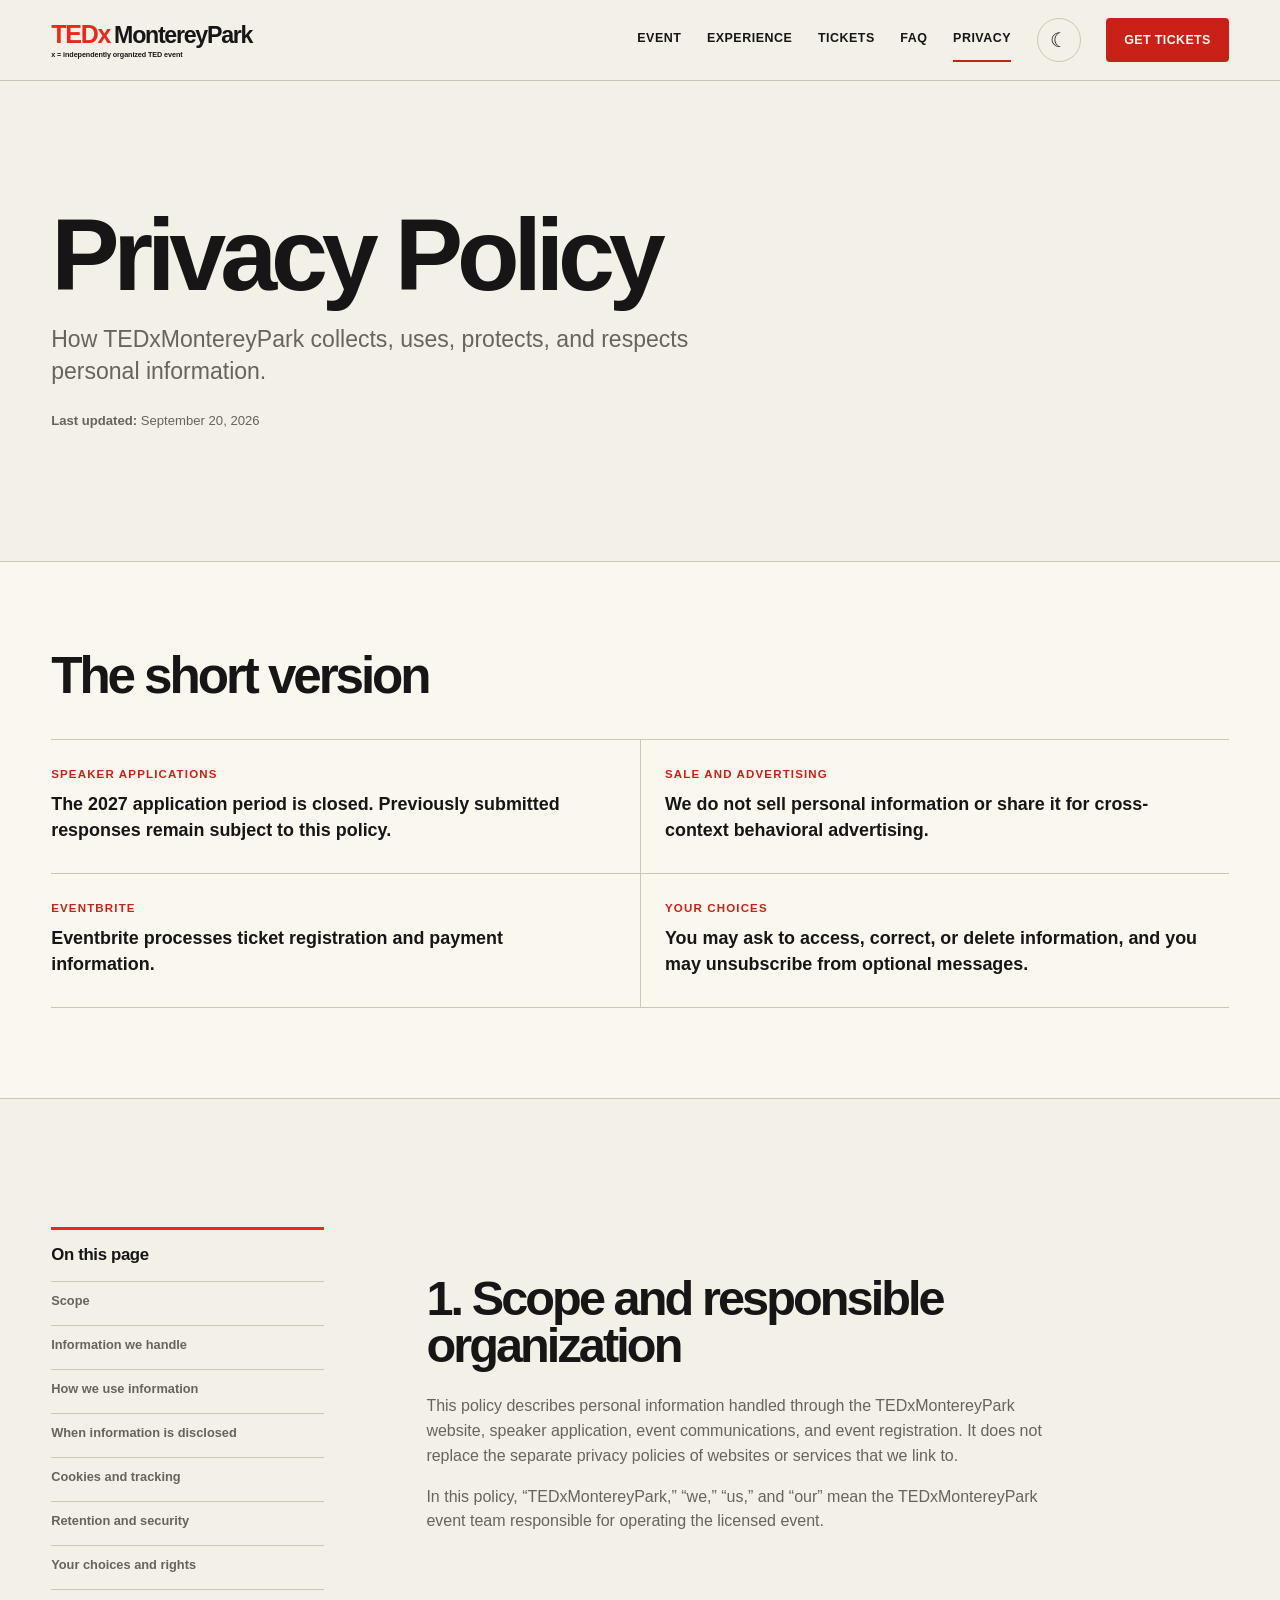
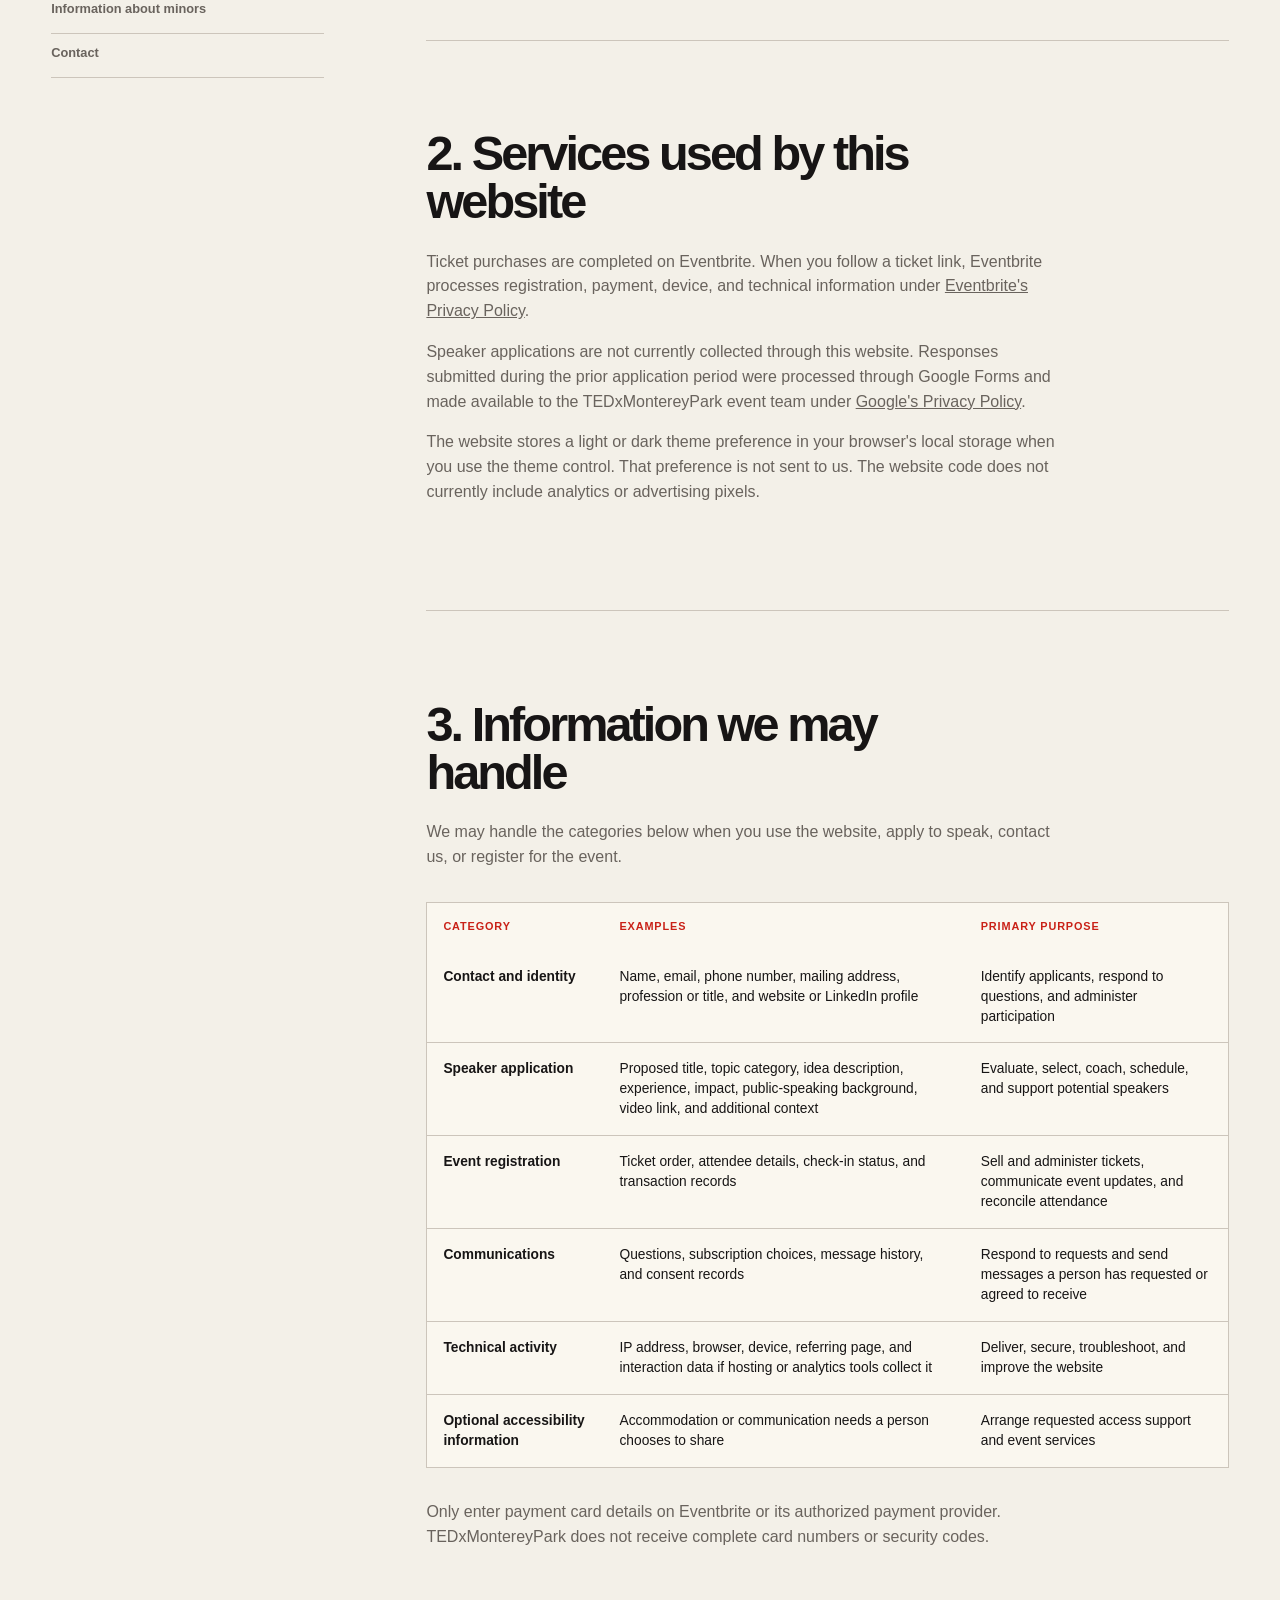
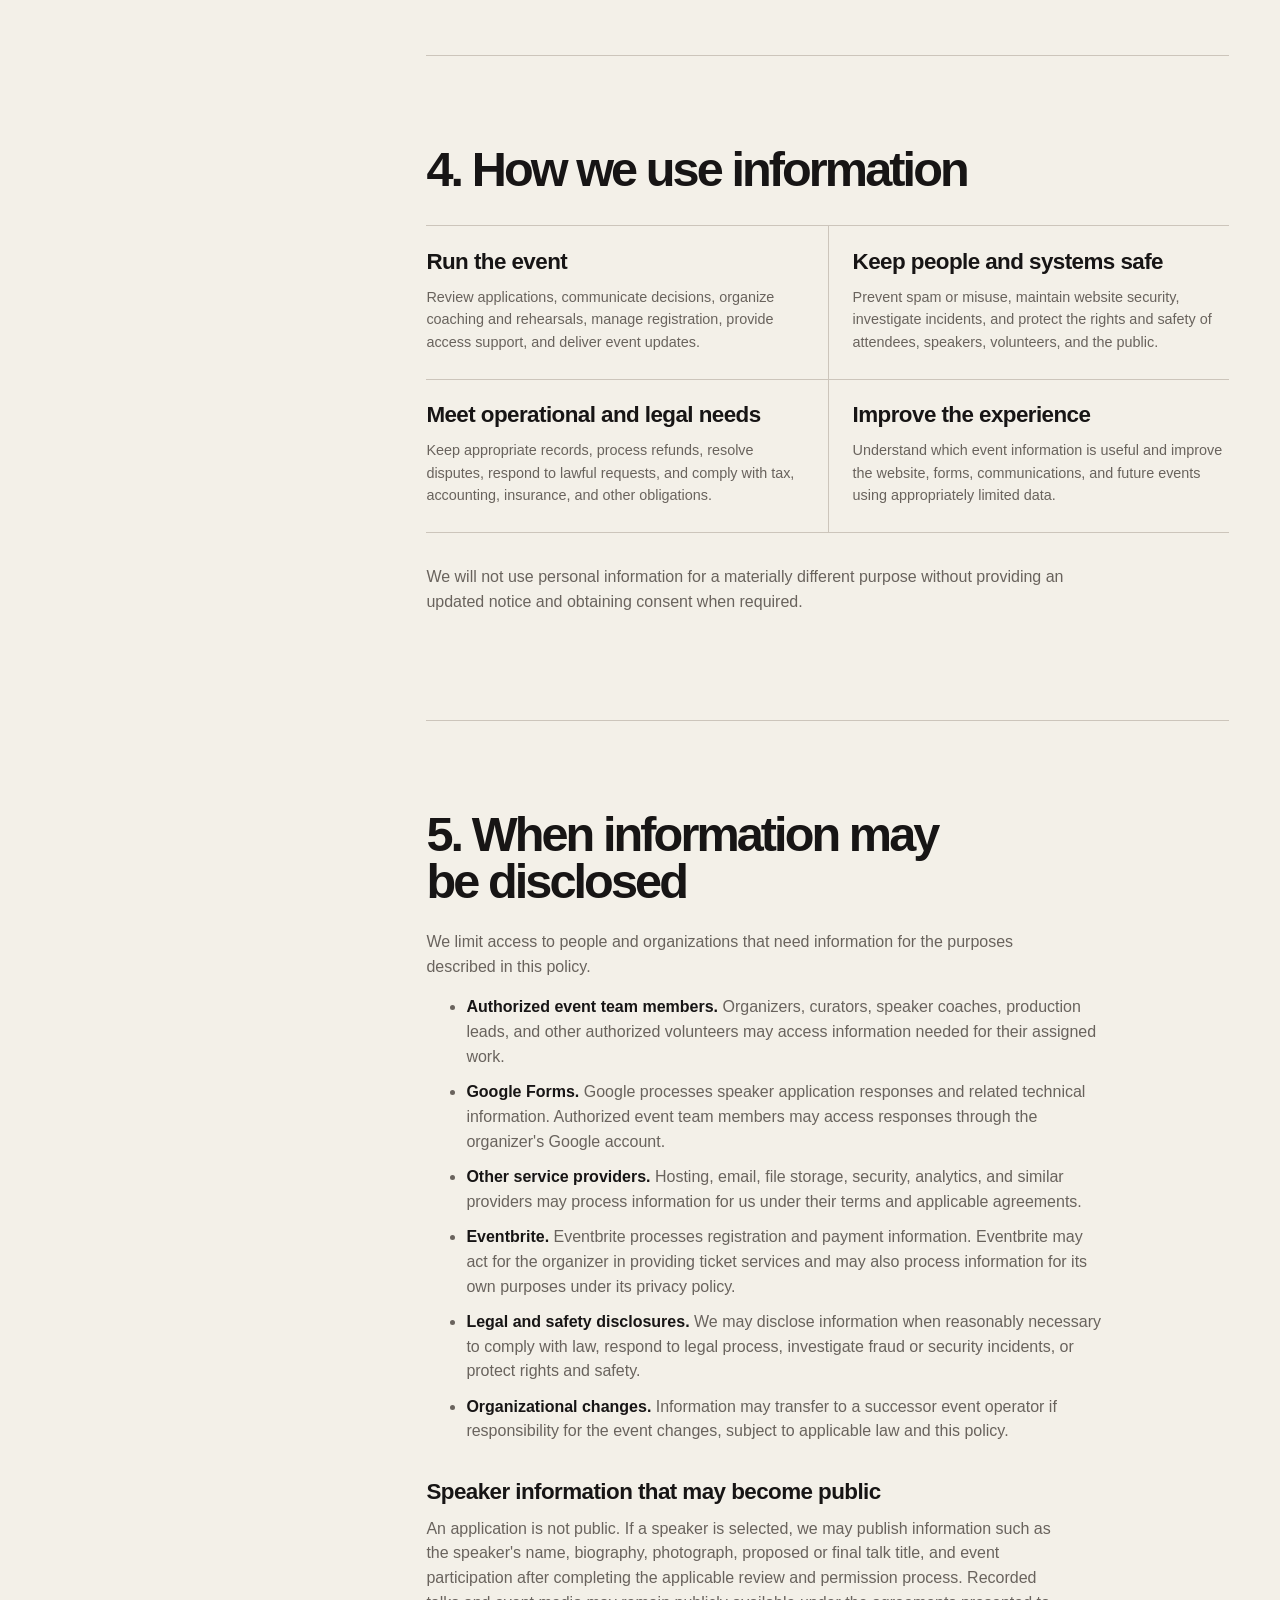
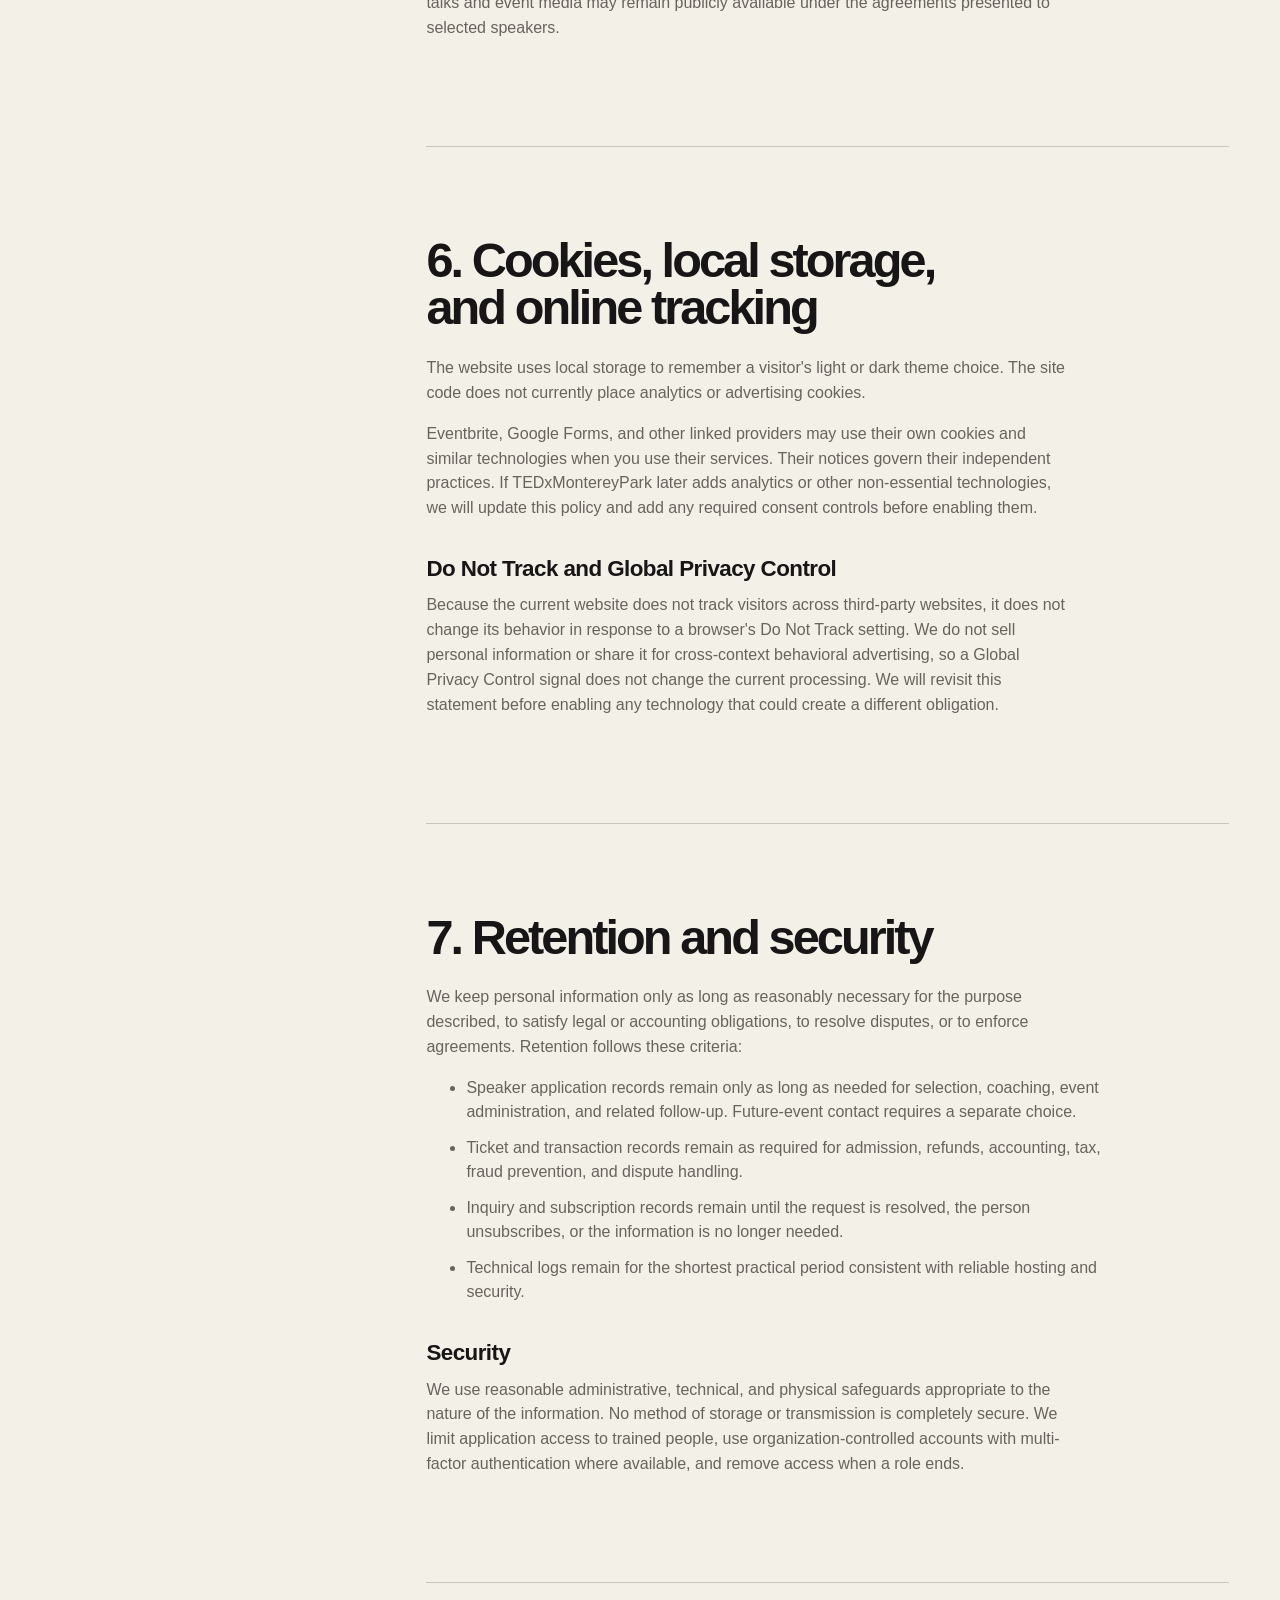
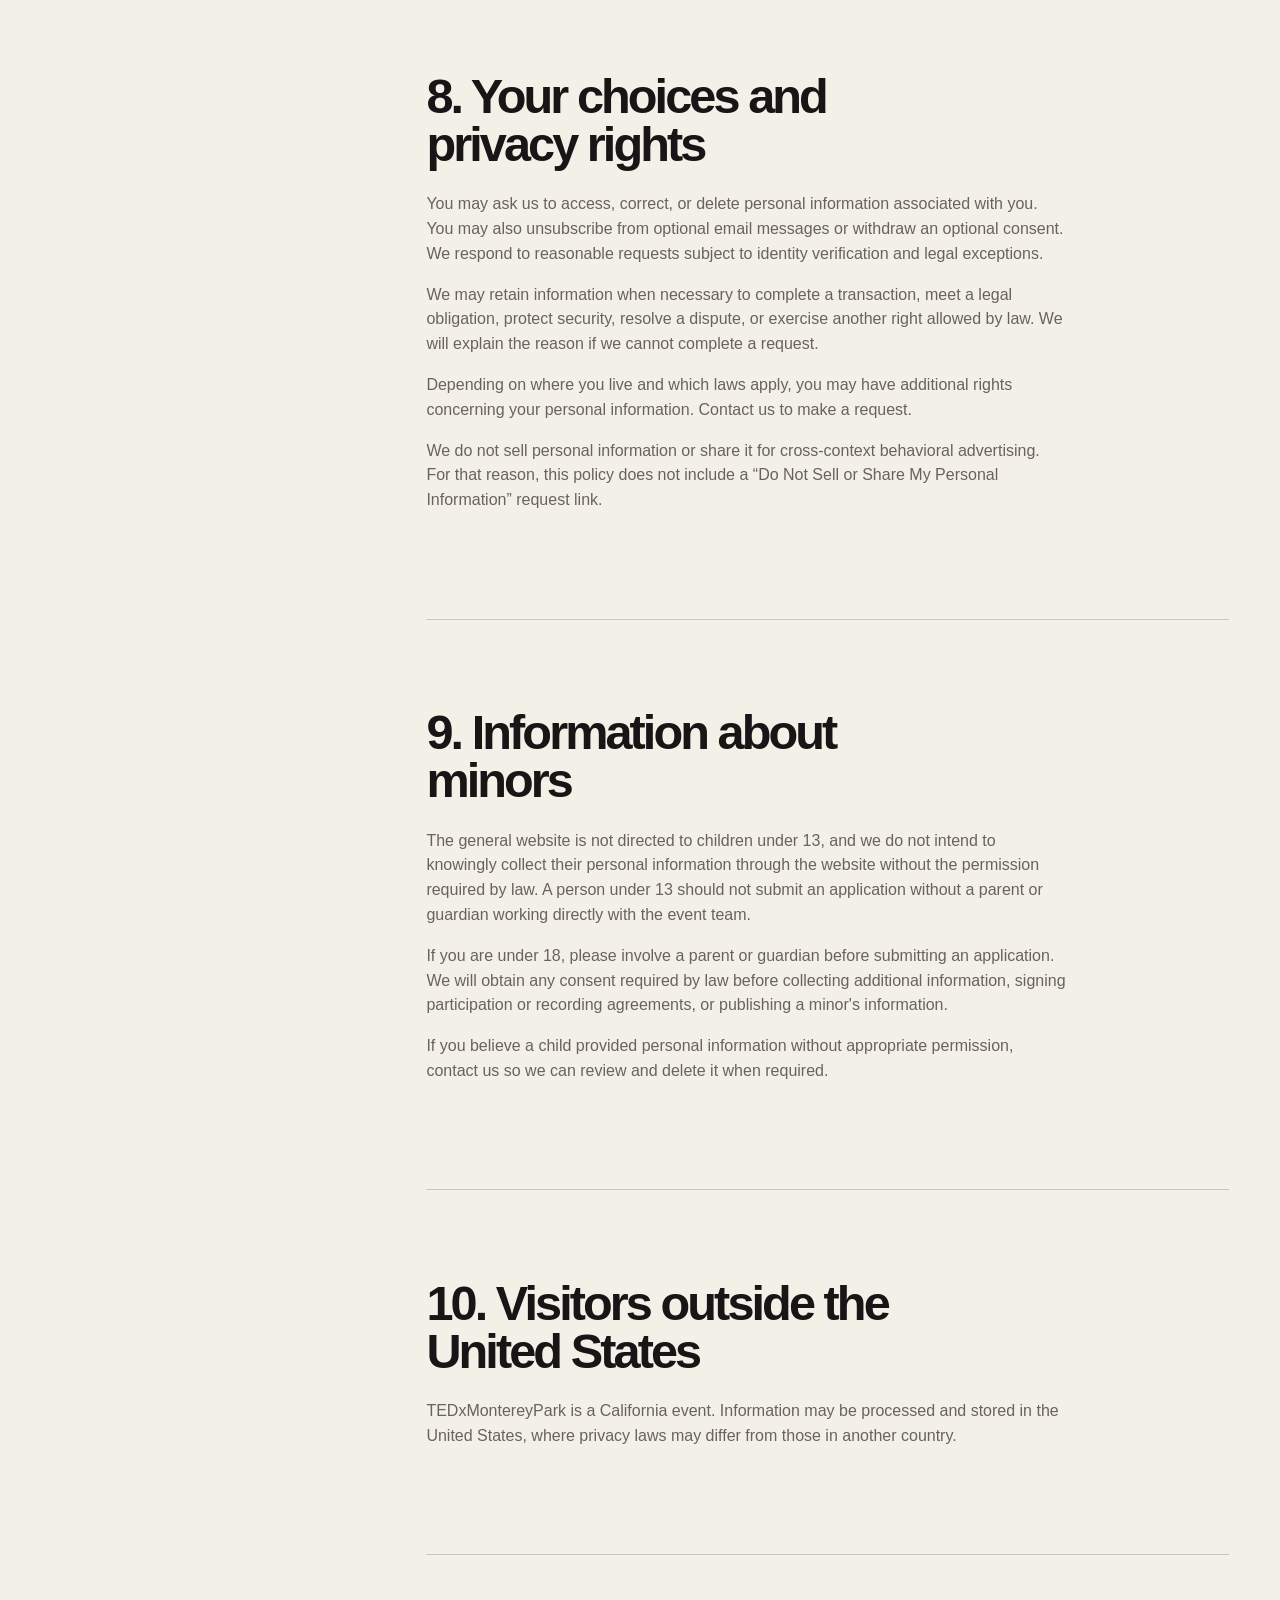
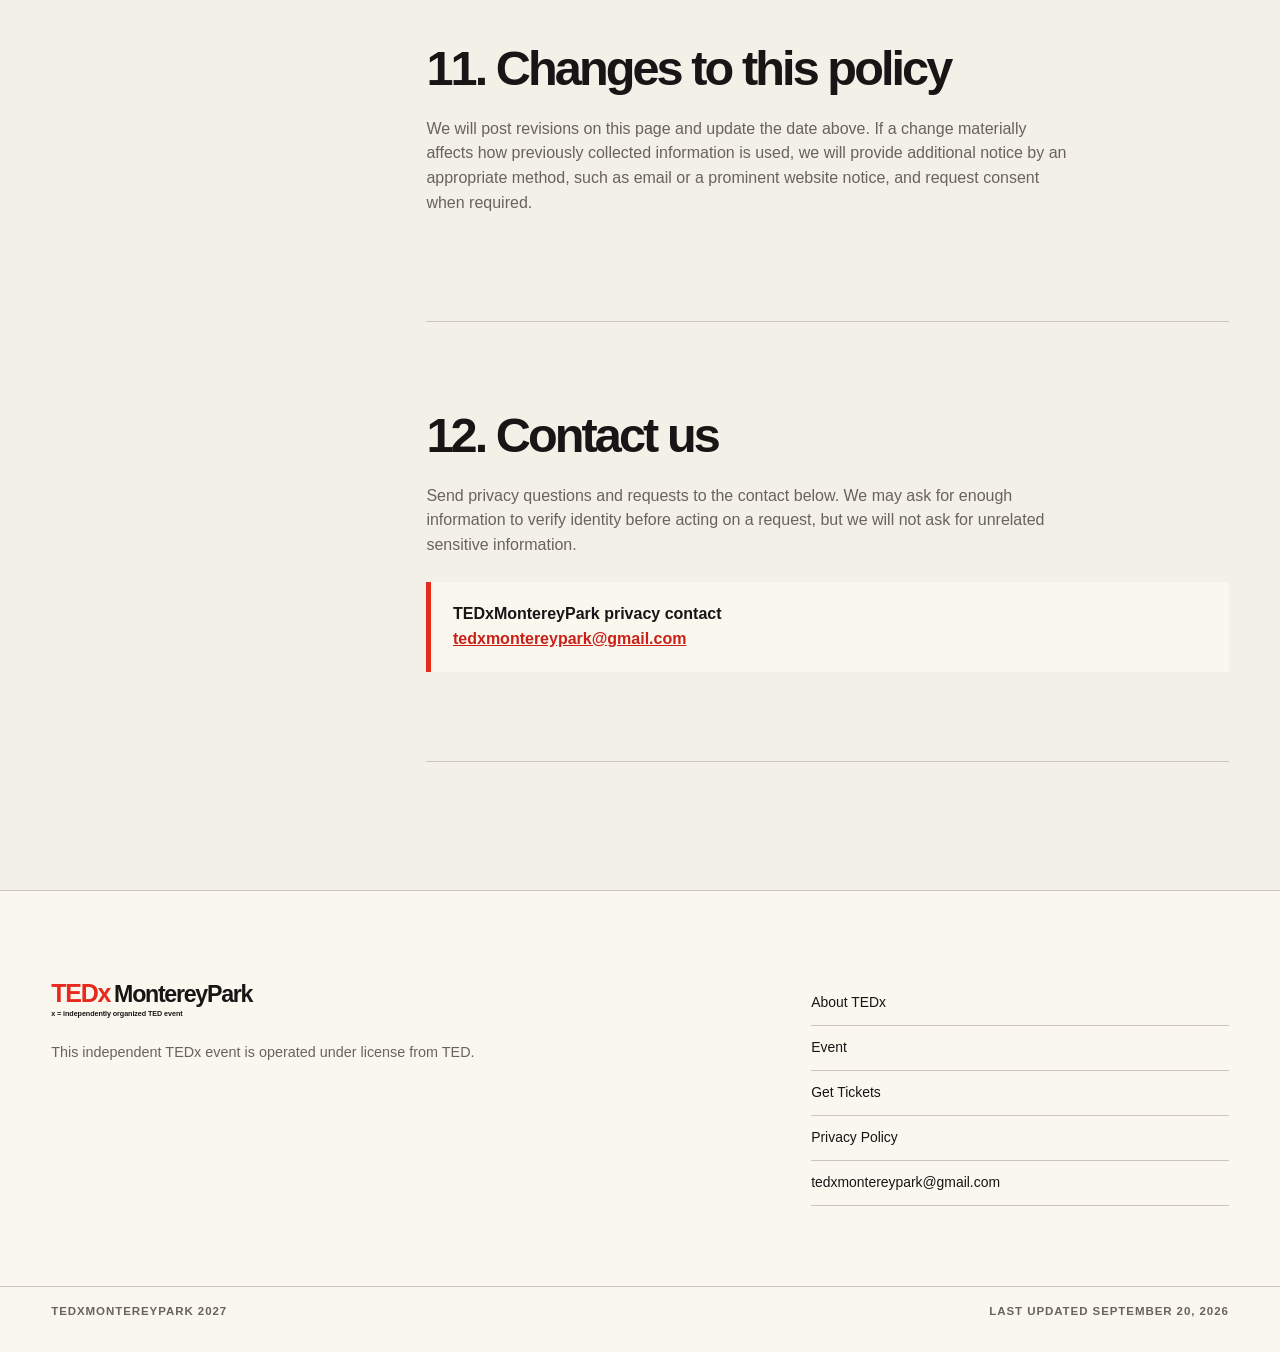
==== commit 19951f12: "Shift site from speaker applications to tickets" ====
--- a/privacy.html
+++ b/privacy.html
@@ -7,10 +7,10 @@
     <title>Privacy Policy | TEDxMontereyPark</title>
     <meta
       name="description"
-      content="Privacy policy for the TEDxMontereyPark website, speaker application, event communications, and future ticketing."
+      content="Privacy policy for the TEDxMontereyPark website, event registration, event communications, and prior speaker applications."
     >
     <link rel="icon" href="TEDxMPK.png">
-    <link rel="stylesheet" href="styles.css?v=8">
+    <link rel="stylesheet" href="styles.css?v=11">
     <script>
       document.documentElement.classList.add('js');
     </script>
@@ -35,13 +35,14 @@
 
         <nav class="site-nav" id="site-navigation" aria-label="Primary navigation" data-navigation>
           <a href="index.html#event">Event</a>
-          <a href="index.html#idea">Your idea</a>
+          <a href="index.html#experience">Experience</a>
+          <a href="index.html#tickets">Tickets</a>
           <a href="index.html#questions">FAQ</a>
           <a href="privacy.html" aria-current="page">Privacy</a>
           <button class="theme-button" type="button" data-theme-toggle aria-label="Switch to dark theme" title="Switch to dark theme">
             <span class="theme-icon" data-theme-icon aria-hidden="true">&#9790;</span>
           </button>
-          <a class="button button-small" href="index.html#apply">Apply to Speak</a>
+          <a class="button button-small" href="https://www.eventbrite.com/e/tedx-monterey-park-reimagining-tomorrow-tickets-2001386613236" target="_blank" rel="noreferrer">Get Tickets</a>
         </nav>
       </div>
     </header>
@@ -51,7 +52,7 @@
         <div class="shell privacy-hero-inner">
           <h1>Privacy Policy</h1>
           <p class="privacy-lede">How TEDxMontereyPark collects, uses, protects, and respects personal information.</p>
-          <p class="policy-date"><strong>Last updated:</strong> September 4, 2026</p>
+          <p class="policy-date"><strong>Last updated:</strong> September 20, 2026</p>
         </div>
       </header>
 
@@ -61,7 +62,7 @@
           <dl class="privacy-summary">
             <div>
               <dt>Speaker applications</dt>
-              <dd>Applications are submitted through Google Forms and made available to the event team for speaker review and administration.</dd>
+              <dd>The 2027 application period is closed. Previously submitted responses remain subject to this policy.</dd>
             </div>
             <div>
               <dt>Sale and advertising</dt>
@@ -69,7 +70,7 @@
             </div>
             <div>
               <dt>Eventbrite</dt>
-              <dd>When ticket sales open, Eventbrite will process ticket registration and payment information.</dd>
+              <dd>Eventbrite processes ticket registration and payment information.</dd>
             </div>
             <div>
               <dt>Your choices</dt>
@@ -104,7 +105,8 @@
 
           <section id="current-services" aria-labelledby="services-title">
             <h2 id="services-title">2. Services used by this website</h2>
-            <p>The website embeds a Google Form for speaker applications. When you submit the form, Google processes your responses and makes them available to the TEDxMontereyPark event team. Google may also process account, device, and technical information according to the form settings and <a href="https://policies.google.com/privacy" target="_blank" rel="noreferrer">Google's Privacy Policy</a>.</p>
+            <p>Ticket purchases are completed on Eventbrite. When you follow a ticket link, Eventbrite processes registration, payment, device, and technical information under <a href="https://www.eventbrite.com/help/en-us/articles/460838/eventbrite-privacy-policy/" target="_blank" rel="noreferrer">Eventbrite's Privacy Policy</a>.</p>
+            <p>Speaker applications are not currently collected through this website. Responses submitted during the prior application period were processed through Google Forms and made available to the TEDxMontereyPark event team under <a href="https://policies.google.com/privacy" target="_blank" rel="noreferrer">Google's Privacy Policy</a>.</p>
             <p>The website stores a light or dark theme preference in your browser's local storage when you use the theme control. That preference is not sent to us. The website code does not currently include analytics or advertising pixels.</p>
           </section>
 
@@ -189,7 +191,7 @@
               <li><strong>Authorized event team members.</strong> Organizers, curators, speaker coaches, production leads, and other authorized volunteers may access information needed for their assigned work.</li>
               <li><strong>Google Forms.</strong> Google processes speaker application responses and related technical information. Authorized event team members may access responses through the organizer's Google account.</li>
               <li><strong>Other service providers.</strong> Hosting, email, file storage, security, analytics, and similar providers may process information for us under their terms and applicable agreements.</li>
-              <li><strong>Eventbrite.</strong> When ticketing opens, Eventbrite will process registration and payment information. Eventbrite may act for the organizer in providing ticket services and may also process information for its own purposes under its privacy policy.</li>
+              <li><strong>Eventbrite.</strong> Eventbrite processes registration and payment information. Eventbrite may act for the organizer in providing ticket services and may also process information for its own purposes under its privacy policy.</li>
               <li><strong>Legal and safety disclosures.</strong> We may disclose information when reasonably necessary to comply with law, respond to legal process, investigate fraud or security incidents, or protect rights and safety.</li>
               <li><strong>Organizational changes.</strong> Information may transfer to a successor event operator if responsibility for the event changes, subject to applicable law and this policy.</li>
             </ul>
@@ -200,7 +202,7 @@
           <section id="tracking" aria-labelledby="tracking-title">
             <h2 id="tracking-title">6. Cookies, local storage, and online tracking</h2>
             <p>The website uses local storage to remember a visitor's light or dark theme choice. The site code does not currently place analytics or advertising cookies.</p>
-            <p>The embedded Google Form, Eventbrite, and other linked providers may use their own cookies and similar technologies. Their notices govern their independent practices. If TEDxMontereyPark later adds analytics or other non-essential technologies, we will update this policy and add any required consent controls before enabling them.</p>
+            <p>Eventbrite, Google Forms, and other linked providers may use their own cookies and similar technologies when you use their services. Their notices govern their independent practices. If TEDxMontereyPark later adds analytics or other non-essential technologies, we will update this policy and add any required consent controls before enabling them.</p>
 
             <h3>Do Not Track and Global Privacy Control</h3>
             <p>Because the current website does not track visitors across third-party websites, it does not change its behavior in response to a browser's Do Not Track setting. We do not sell personal information or share it for cross-context behavioral advertising, so a Global Privacy Control signal does not change the current processing. We will revisit this statement before enabling any technology that could create a different obligation.</p>
@@ -268,14 +270,14 @@
         <div class="footer-links" aria-label="Footer links">
           <a href="https://www.ted.com/about/programs-initiatives/tedx-program" target="_blank" rel="noreferrer">About TEDx</a>
           <a href="index.html#event">Event</a>
-          <a href="index.html#apply">Speaker application</a>
+          <a href="https://www.eventbrite.com/e/tedx-monterey-park-reimagining-tomorrow-tickets-2001386613236" target="_blank" rel="noreferrer">Get Tickets</a>
           <a href="privacy.html" aria-current="page">Privacy Policy</a>
           <a href="mailto:tedxmontereypark@gmail.com">tedxmontereypark@gmail.com</a>
         </div>
       </div>
       <div class="shell footer-bottom">
         <p>TEDxMontereyPark 2027</p>
-        <p>Last updated September 4, 2026</p>
+        <p>Last updated September 20, 2026</p>
       </div>
     </footer>
 
--- a/styles.css
+++ b/styles.css
@@ -426,8 +426,6 @@
 
 .theme-section,
 .idea-section,
-.deadline-section,
-.application-section,
 .faq-section,
 .ticket-note {
   padding-block: var(--section-space);
@@ -568,200 +566,6 @@
   font-size: 1.02rem;
 }
 
-.deadline-section {
-  background: #171515;
-  color: #f1ede5;
-}
-
-.deadline-section .section-heading p:not(.eyebrow) {
-  color: #f1ede5;
-  opacity: 0.72;
-}
-
-.deadline-grid {
-  display: grid;
-  grid-template-columns: minmax(0, 0.7fr) minmax(28rem, 1.3fr);
-  gap: clamp(3rem, 8vw, 8rem);
-  align-items: start;
-}
-
-.deadline-list {
-  border-top: 1px solid rgba(241, 237, 229, 0.34);
-}
-
-.deadline {
-  display: grid;
-  grid-template-columns: 1fr auto;
-  gap: 2rem;
-  align-items: center;
-  padding: 2rem;
-  border-bottom: 1px solid rgba(241, 237, 229, 0.34);
-}
-
-.deadline p {
-  margin-bottom: 0.35rem;
-  color: #f1ede5;
-  font-size: 0.72rem;
-  font-weight: 900;
-  letter-spacing: 0.11em;
-  opacity: 0.68;
-  text-transform: uppercase;
-}
-
-.deadline strong {
-  font-size: clamp(1.35rem, 2.6vw, 2.6rem);
-  letter-spacing: -0.04em;
-  line-height: 1.1;
-}
-
-.deadline > span {
-  max-width: 7rem;
-  color: #f1ede5;
-  font-size: 0.72rem;
-  font-weight: 800;
-  line-height: 1.3;
-  opacity: 0.72;
-  text-align: right;
-  text-transform: uppercase;
-}
-
-.deadline-priority {
-  border-bottom-color: var(--red-action);
-  background: var(--red-action);
-}
-
-.deadline-priority p,
-.deadline-priority > span {
-  color: #fff8ef;
-  opacity: 1;
-}
-
-.application-section {
-  background: var(--paper-raised);
-}
-
-.application-layout {
-  display: grid;
-  grid-template-columns: minmax(18rem, 0.68fr) minmax(32rem, 1.32fr);
-  gap: clamp(3rem, 7vw, 7rem);
-  align-items: start;
-}
-
-.application-intro {
-  position: sticky;
-  top: 8rem;
-}
-
-.application-intro > p:not(.eyebrow),
-.application-intro li {
-  color: var(--muted);
-}
-
-.plain-list {
-  margin: 2rem 0;
-  padding: 0;
-  list-style: none;
-}
-
-.plain-list li {
-  position: relative;
-  padding: 0.75rem 0 0.75rem 1.4rem;
-  border-top: 1px solid var(--line);
-}
-
-.plain-list li:last-child {
-  border-bottom: 1px solid var(--line);
-}
-
-.plain-list li::before {
-  position: absolute;
-  top: 1.35rem;
-  left: 0;
-  width: 0.45rem;
-  height: 0.45rem;
-  background: var(--red);
-  content: "";
-}
-
-.google-form-panel {
-  min-width: 0;
-  border-top: 3px solid var(--red);
-  background: var(--paper);
-}
-
-.google-form-header {
-  display: flex;
-  justify-content: space-between;
-  align-items: center;
-  gap: 2rem;
-  padding: 1.35rem clamp(1rem, 2.4vw, 1.6rem);
-  border-bottom: 1px solid var(--line);
-}
-
-.google-form-header h3 {
-  margin: 0;
-  font-size: clamp(1.15rem, 2vw, 1.5rem);
-  line-height: 1.15;
-}
-
-.google-form-kicker {
-  margin: 0 0 0.25rem;
-  color: var(--muted);
-  font-size: 0.7rem;
-  font-weight: 800;
-  letter-spacing: 0.12em;
-  text-transform: uppercase;
-}
-
-.google-form-link {
-  flex: 0 0 auto;
-  color: var(--red-text);
-  font-size: 0.82rem;
-  font-weight: 800;
-  text-underline-offset: 0.2em;
-}
-
-.google-form-link:hover {
-  color: var(--ink);
-}
-
-.google-form-link:focus-visible {
-  outline-offset: 0.25rem;
-}
-
-.collection-notice {
-  margin: 1.25rem clamp(1rem, 2.4vw, 1.6rem);
-  padding: 1.1rem 1.2rem;
-  border: 1px solid var(--line);
-  border-left: 0.35rem solid var(--red);
-  background: var(--paper-raised);
-}
-
-.collection-notice strong {
-  font-size: 0.75rem;
-  letter-spacing: 0.08em;
-  text-transform: uppercase;
-}
-
-.collection-notice p {
-  margin: 0.35rem 0 0;
-  color: var(--muted);
-  font-size: 0.84rem;
-}
-
-.collection-notice a {
-  color: var(--red-text);
-  font-weight: 800;
-}
-
-.google-form-embed {
-  display: block;
-  width: 100%;
-  min-height: 3800px;
-  border: 0;
-  background: #f0ebf8;
-}
-
 .faq-layout {
   display: grid;
   grid-template-columns: minmax(0, 0.68fr) minmax(28rem, 1.32fr);
@@ -812,24 +616,110 @@
 }
 
 .ticket-note {
+  position: relative;
+  overflow: hidden;
+  border-bottom: 1px solid var(--line);
+  background: var(--paper-raised);
+  color: var(--ink);
+}
+
+.ticket-note::before {
+  position: absolute;
+  top: 0;
+  right: 0;
+  left: 0;
+  height: 0.45rem;
   background: var(--red-action);
+  content: "";
+}
+
+.ticket-note-inner {
+  display: grid;
+  min-height: clamp(24rem, 38vw, 32rem);
+  grid-template-columns: minmax(0, 1fr) minmax(21rem, 0.72fr);
+  align-items: center;
+  gap: clamp(3rem, 8vw, 8rem);
+}
+
+.ticket-note-copy h2 {
+  max-width: 11ch;
+  margin: 0 0 1.5rem;
+  color: var(--ink);
+  font-size: clamp(3.25rem, 6.4vw, 6.5rem);
+  line-height: 0.94;
+}
+
+.ticket-note-copy p {
+  max-width: 34rem;
+  margin: 0;
+  color: var(--muted);
+  font-size: clamp(1rem, 1.4vw, 1.2rem);
+}
+
+.ticket-purchase {
+  padding: clamp(1.75rem, 4vw, 2.75rem);
+  border: 1px solid var(--line);
+  border-radius: var(--radius);
+  background: var(--paper);
+  box-shadow: 0 1.5rem 3.5rem var(--shadow);
+}
+
+.ticket-type {
+  margin: 0 0 0.35rem;
+  color: var(--muted);
+  font-size: 0.78rem;
+  font-weight: 900;
+  letter-spacing: 0.11em;
+  text-transform: uppercase;
+}
+
+.ticket-price {
+  display: flex;
+  align-items: baseline;
+  gap: 0.8rem;
+  margin: 0 0 2rem;
+  color: var(--ink);
+  flex-wrap: wrap;
+}
+
+.ticket-price strong {
+  color: var(--red-text);
+  font-size: clamp(3.2rem, 5vw, 5.6rem);
+  letter-spacing: -0.065em;
+  line-height: 0.9;
+}
+
+.ticket-price span {
+  font-size: 0.95rem;
+  font-weight: 700;
+}
+
+.ticket-button {
+  width: 100%;
+  min-height: clamp(4.5rem, 6vw, 5.25rem);
+  border-color: var(--red-action);
+  padding: 1.3rem 1.75rem;
+  background: var(--red-action);
+  box-shadow: 0 0.85rem 1.8rem rgba(173, 27, 19, 0.2);
   color: #fff8ef;
-}
-
-.ticket-note h2 {
-  max-width: 16ch;
-  margin: 0;
-  color: inherit;
-  font-size: clamp(3rem, 7vw, 7rem);
-  line-height: 0.94;
-  text-align: center;
-}
-
-.ticket-note-inner {
-  display: flex;
-  min-height: clamp(15rem, 30vw, 25rem);
-  align-items: center;
-  justify-content: center;
+  font-size: clamp(1.1rem, 1.5vw, 1.35rem);
+  letter-spacing: 0.01em;
+  white-space: nowrap;
+}
+
+.ticket-button:hover {
+  border-color: var(--red-action-hover);
+  background: var(--red-action-hover);
+  box-shadow: 0 1rem 2.2rem rgba(173, 27, 19, 0.28);
+  color: #fff8ef;
+  transform: translateY(-3px);
+}
+
+.ticket-platform {
+  max-width: 24rem;
+  margin: 1.1rem 0 0;
+  color: var(--muted);
+  font-size: 0.82rem;
 }
 
 .site-footer {
@@ -1282,14 +1172,12 @@
     border-top: 1px solid var(--line);
   }
 
-  .idea-grid,
-  .application-layout {
+  .idea-grid {
     grid-template-columns: 1fr;
     gap: 3.5rem;
   }
 
-  .idea-intro,
-  .application-intro {
+  .idea-intro {
     position: static;
   }
 }
@@ -1305,7 +1193,6 @@
 
   .hero-grid,
   .split-layout,
-  .deadline-grid,
   .faq-layout,
   .ticket-note-inner,
   .footer-grid {
@@ -1338,11 +1225,11 @@
     box-shadow: none;
   }
 
-  .deadline-grid,
   .faq-layout,
   .ticket-note-inner {
     gap: 2.5rem;
   }
+
 }
 
 @media (max-width: 38rem) {
@@ -1391,12 +1278,6 @@
     width: 100%;
   }
 
-  .google-form-header {
-    align-items: flex-start;
-    flex-direction: column;
-    gap: 0.75rem;
-  }
-
   .event-facts {
     grid-template-columns: 1fr 0.85fr 1.3fr;
   }
@@ -1438,27 +1319,10 @@
     white-space: normal;
   }
 
-  .deadline {
-    grid-template-columns: 1fr;
-    gap: 1rem;
-    padding: 1.4rem;
-  }
-
-  .deadline > span {
-    max-width: none;
-    text-align: left;
-  }
-
   .footer-bottom {
     align-items: flex-start;
     flex-direction: column;
     gap: 0.5rem;
-  }
-}
-
-@media (max-width: 32rem) {
-  .google-form-embed {
-    min-height: 4520px;
   }
 }
 
